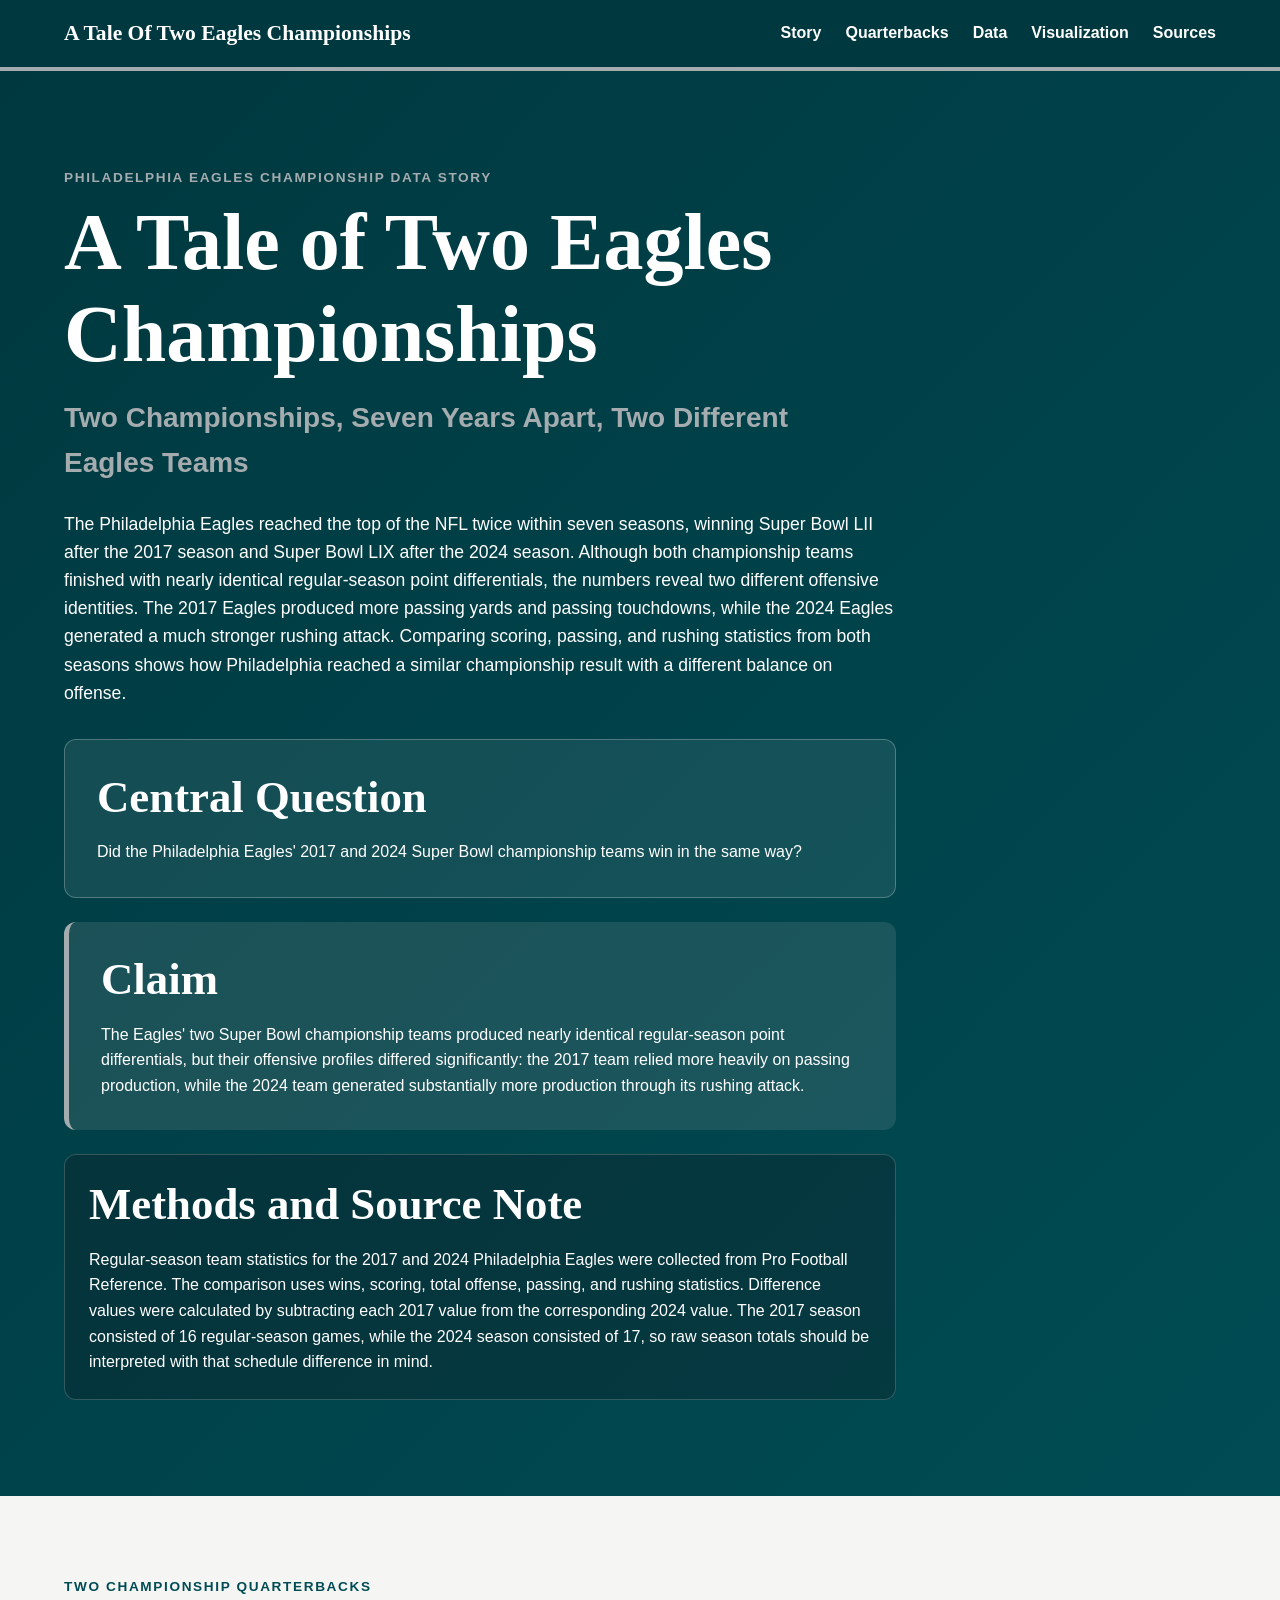
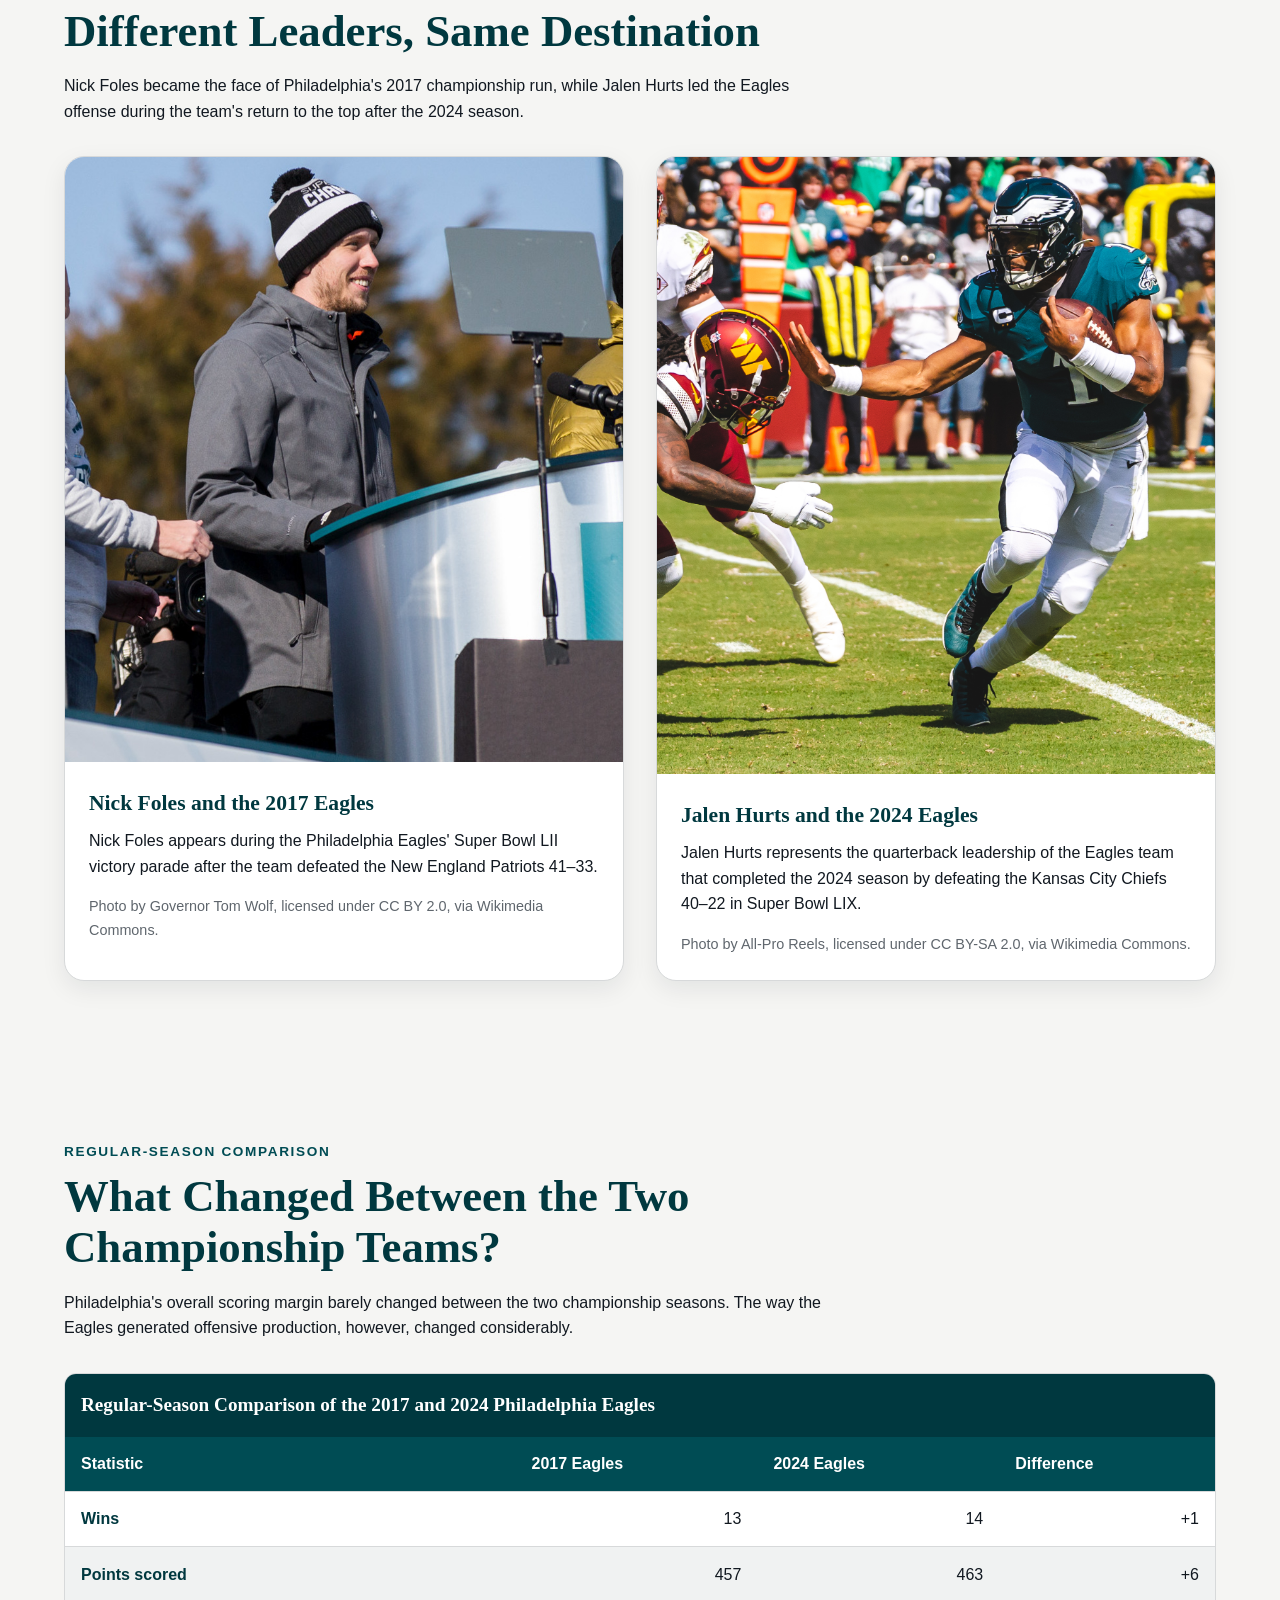
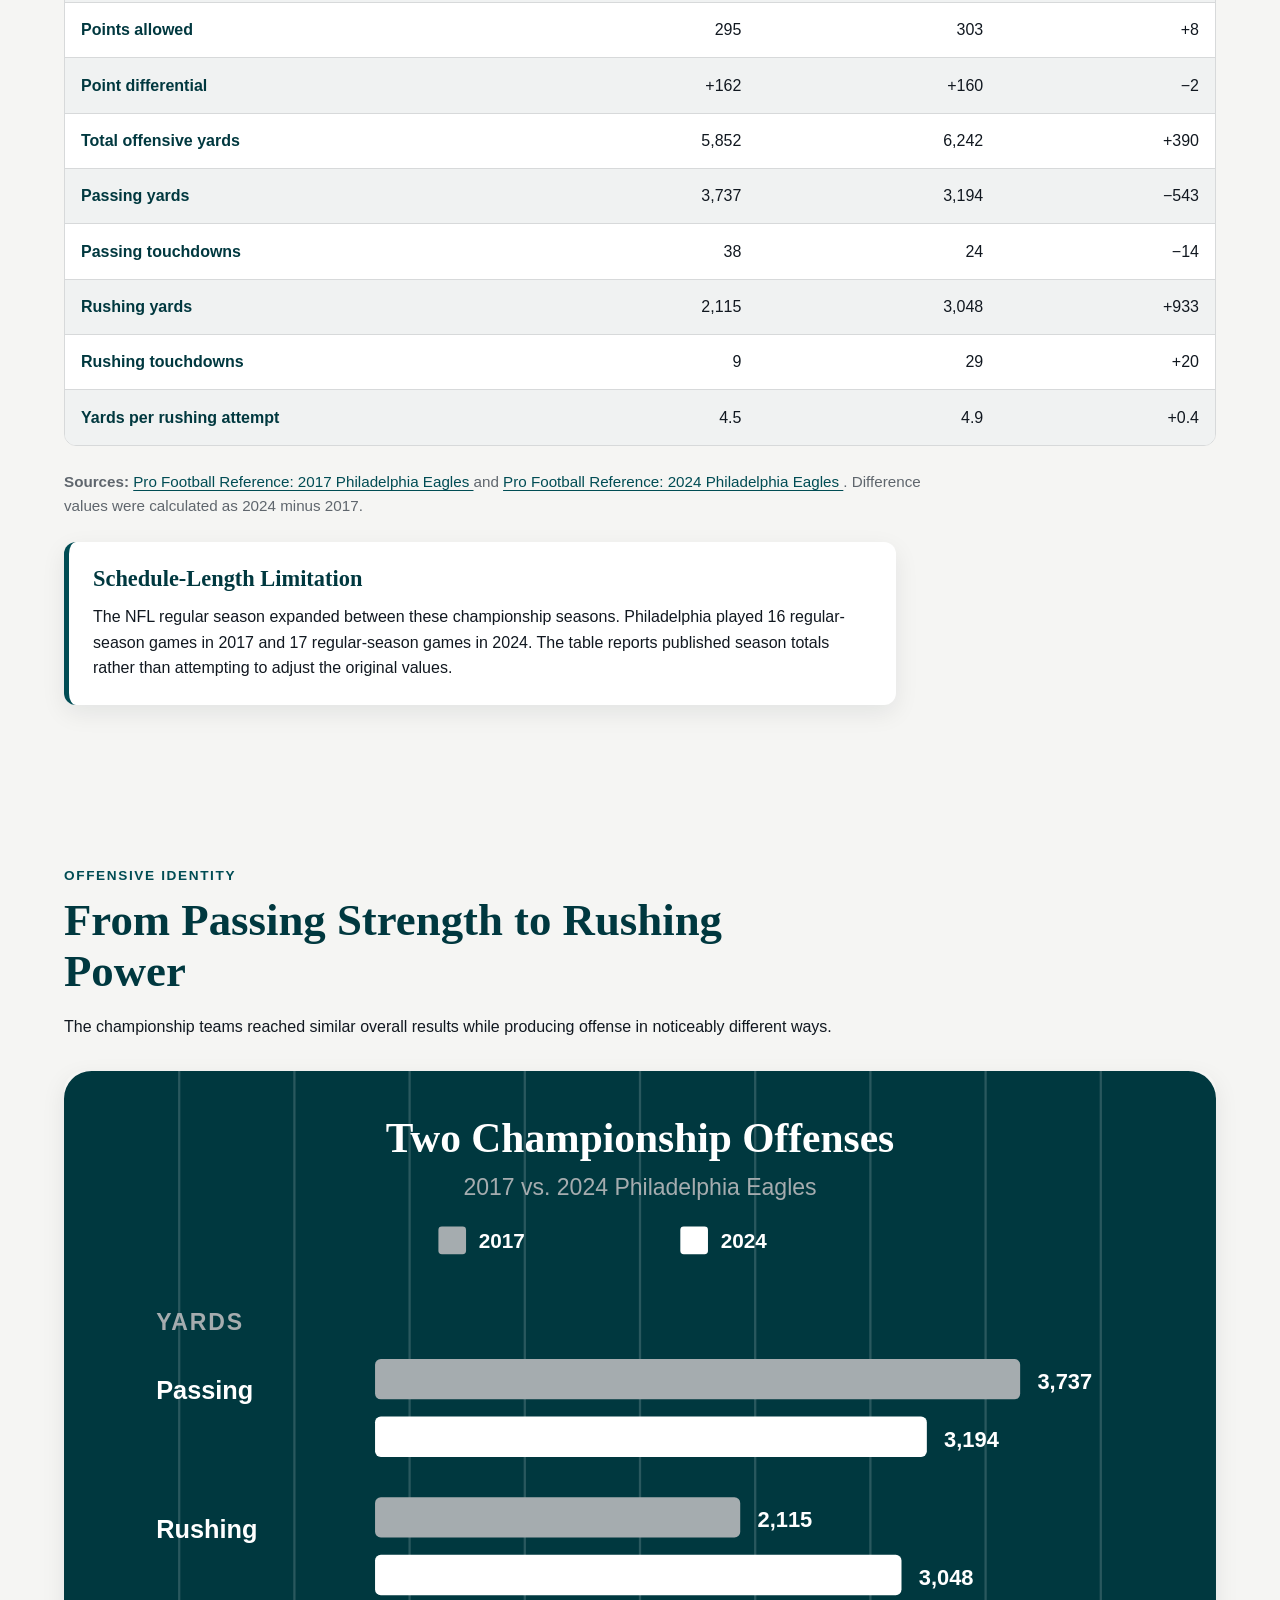
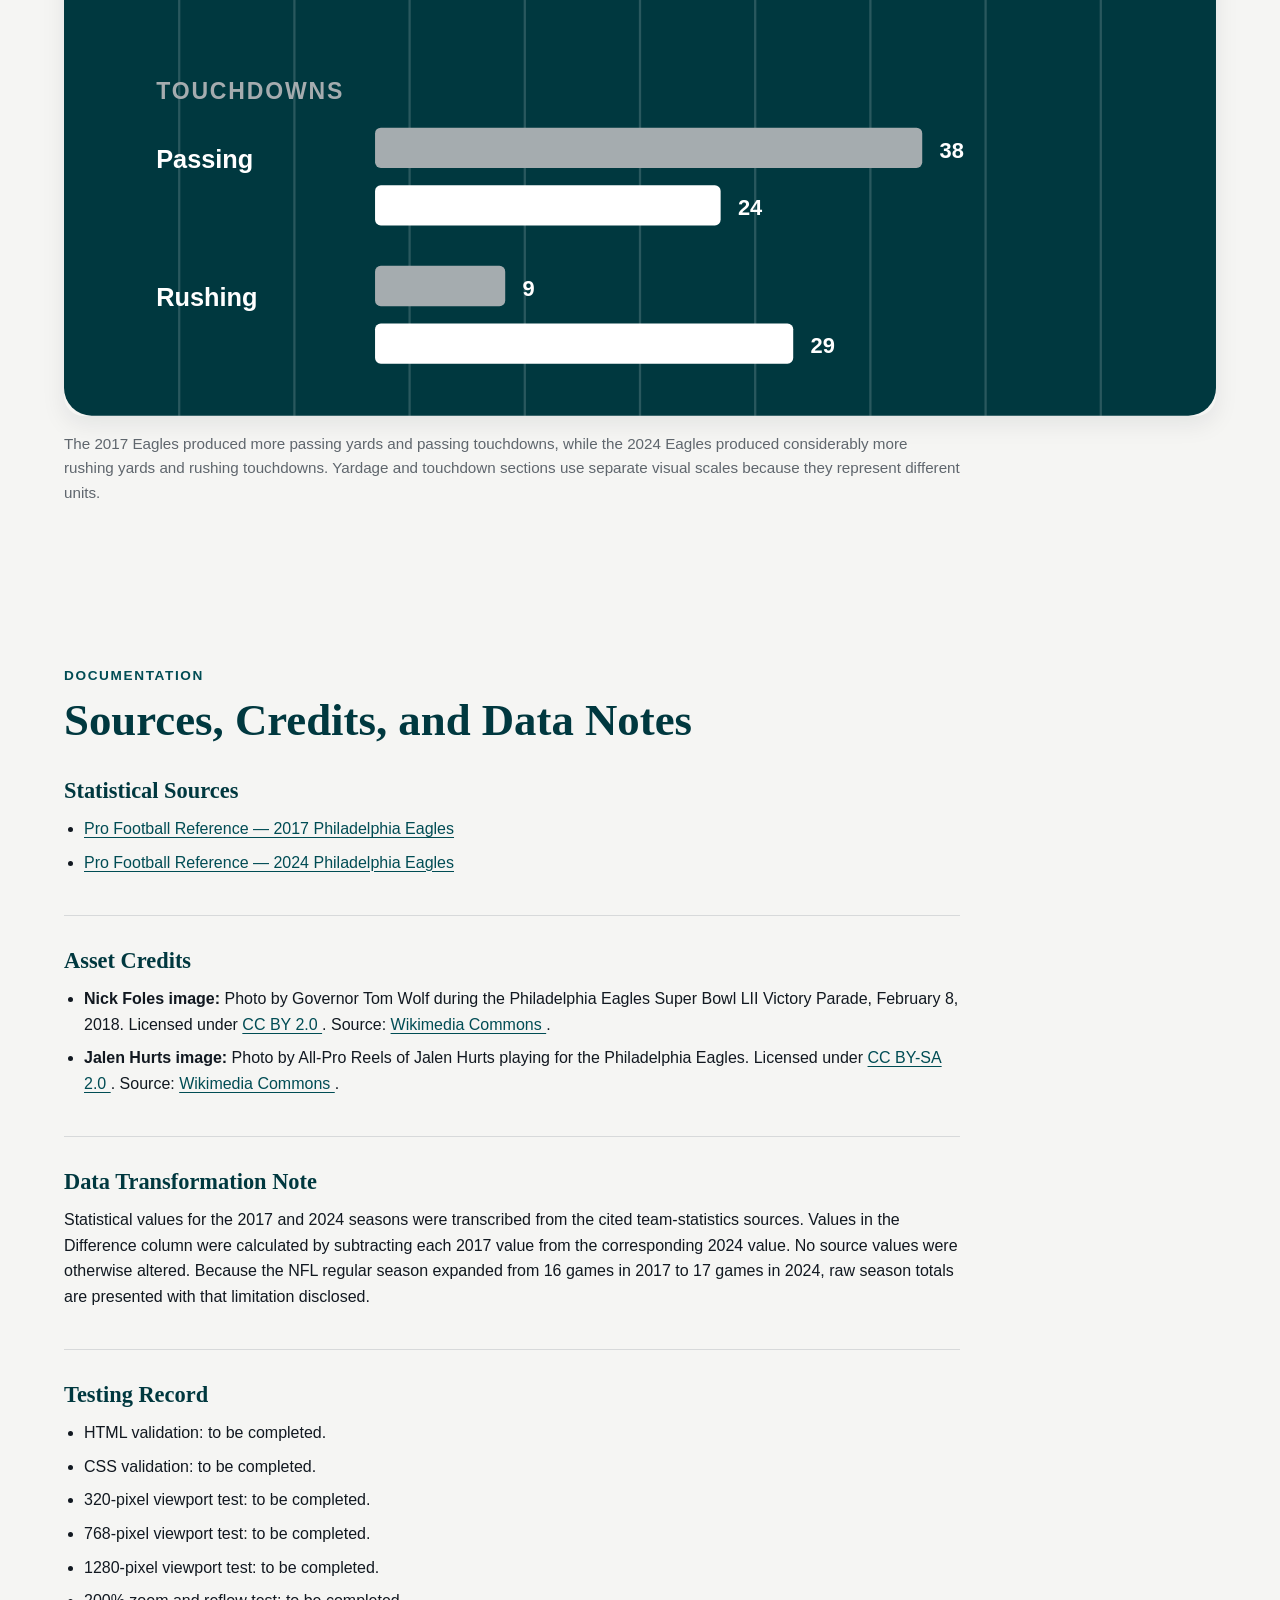
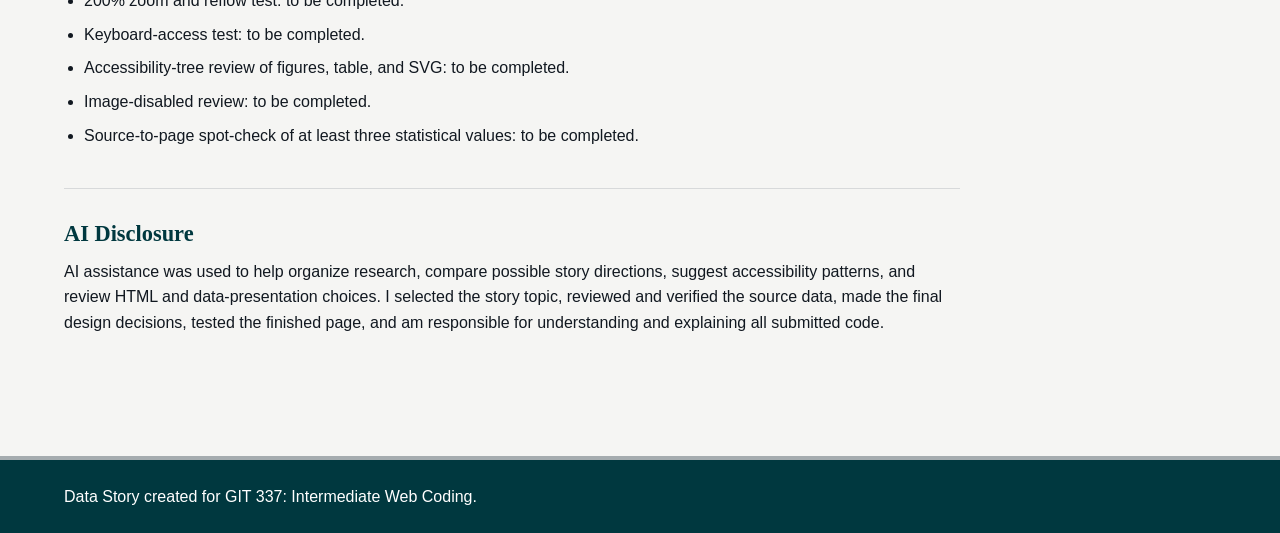
==== index.html @ 664416d9 "Initial commit" ====
<!doctype html>
<html lang="en">
  <head>
    <meta charset="utf-8">
    <meta name="viewport" content="width=device-width, initial-scale=1.0">

    <title>A Tale of Two Eagles Championships</title>

    <meta
      name="description"
      content="A data story comparing the 2017 and 2024 Philadelphia Eagles Super Bowl championship teams."
    >

    <link rel="stylesheet" href="css/styles.css">
  </head>

  <body>
    <header class="site-header">
      <div class="header-inner">
        <a class="site-name" href="#top">A Tale Of Two Eagles Championships</a>

        <nav aria-label="Primary navigation">
          <ul class="nav-list">
            <li>
              <a href="#story">Story</a>
            </li>

            <li>
              <a href="#championships">Quarterbacks</a>
            </li>

            <li>
              <a href="#data">Data</a>
            </li>

            <li>
              <a href="#visualization">Visualization</a>
            </li>

            <li>
              <a href="#sources">Sources</a>
            </li>
          </ul>
        </nav>
      </div>
    </header>

    <main id="top">
      <!-- =========================================================
           D1: STORY FRAME
           ========================================================= -->

      <section class="story-hero" id="story">
        <div class="story-container">
          <p class="eyebrow">Philadelphia Eagles Championship Data Story</p>

          <h1>A Tale of Two Eagles Championships</h1>

          <p class="subtitle">
            Two Championships, Seven Years Apart, Two Different Eagles Teams
          </p>

          <p class="lede">
            The Philadelphia Eagles reached the top of the NFL twice within
            seven seasons, winning Super Bowl LII after the 2017 season and
            Super Bowl LIX after the 2024 season. Although both championship
            teams finished with nearly identical regular-season point
            differentials, the numbers reveal two different offensive
            identities. The 2017 Eagles produced more passing yards and passing
            touchdowns, while the 2024 Eagles generated a much stronger rushing
            attack. Comparing scoring, passing, and rushing statistics from both
            seasons shows how Philadelphia reached a similar championship result
            with a different balance on offense.
          </p>

          <div class="story-question">
            <h2>Central Question</h2>

            <p>
              Did the Philadelphia Eagles' 2017 and 2024 Super Bowl
              championship teams win in the same way?
            </p>
          </div>

          <div class="story-claim">
            <h2>Claim</h2>

            <p>
              The Eagles' two Super Bowl championship teams produced nearly
              identical regular-season point differentials, but their offensive
              profiles differed significantly: the 2017 team relied more
              heavily on passing production, while the 2024 team generated
              substantially more production through its rushing attack.
            </p>
          </div>

          <aside class="data-note">
            <h2>Methods and Source Note</h2>

            <p>
              Regular-season team statistics for the 2017 and 2024 Philadelphia
              Eagles were collected from Pro Football Reference. The comparison
              uses wins, scoring, total offense, passing, and rushing
              statistics. Difference values were calculated by subtracting each
              2017 value from the corresponding 2024 value. The 2017 season
              consisted of 16 regular-season games, while the 2024 season
              consisted of 17, so raw season totals should be interpreted with
              that schedule difference in mind.
            </p>
          </aside>
        </div>
      </section>

      <!-- =========================================================
           D2: EDITORIAL FIGURES
           ========================================================= -->

      <section class="content-section" id="championships">
        <div class="story-container">
          <header class="section-heading">
            <p class="eyebrow">Two Championship Quarterbacks</p>

            <h2>Different Leaders, Same Destination</h2>

            <p>
              Nick Foles became the face of Philadelphia's 2017 championship
              run, while Jalen Hurts led the Eagles offense during the team's
              return to the top after the 2024 season.
            </p>
          </header>

          <div class="figure-grid">
            <!-- Nick Foles Figure -->

            <figure class="editorial-figure">
                <img
                    src="images/nick-foles-2017.jpg"
                    width="852"
                    height="923"
                    alt="Nick Foles stands during the Philadelphia Eagles Super Bowl LII victory parade."
                >

                <figcaption>
                    <p class="figure-title">
                    Nick Foles and the 2017 Eagles
                    </p>

                    <p>
                    Nick Foles appears during the Philadelphia Eagles' Super Bowl LII
                    victory parade after the team defeated the New England Patriots 41–33.
                    </p>

                    <p class="figure-credit">
                    Photo by Governor Tom Wolf, licensed under CC BY 2.0,
                    via Wikimedia Commons.
                    </p>
                </figcaption>
            </figure>

            <!-- Jalen Hurts Figure -->

            <figure class="editorial-figure">
                <img
                    src="images/jalen-hurts-eagles.jpg"
                    width="1576"
                    height="1741"
                    alt="Jalen Hurts carries the football while playing quarterback for the Philadelphia Eagles."
                >

                <figcaption>
                    <p class="figure-title">
                    Jalen Hurts and the 2024 Eagles
                    </p>

                    <p>
                    Jalen Hurts represents the quarterback leadership of the Eagles team
                    that completed the 2024 season by defeating the Kansas City Chiefs
                    40–22 in Super Bowl LIX.
                    </p>

                    <p class="figure-credit">
                    Photo by All-Pro Reels, licensed under CC BY-SA 2.0,
                    via Wikimedia Commons.
                    </p>
                </figcaption>
            </figure>
          </div>
        </div>
      </section>

      <!-- =========================================================
           D3: ACCESSIBLE DATA TABLE
           ========================================================= -->

      <section class="content-section" id="data">
        <div class="story-container">
          <header class="section-heading">
            <p class="eyebrow">Regular-Season Comparison</p>

            <h2>What Changed Between the Two Championship Teams?</h2>

            <p>
              Philadelphia's overall scoring margin barely changed between the
              two championship seasons. The way the Eagles generated offensive
              production, however, changed considerably.
            </p>
          </header>

          <div
            class="table-wrapper"
            role="region"
            aria-labelledby="comparison-caption"
            tabindex="0"
          >
            <table>
              <caption id="comparison-caption">
                Regular-Season Comparison of the 2017 and 2024 Philadelphia
                Eagles
              </caption>

              <thead>
                <tr>
                  <th scope="col">Statistic</th>
                  <th scope="col">2017 Eagles</th>
                  <th scope="col">2024 Eagles</th>
                  <th scope="col">Difference</th>
                </tr>
              </thead>

              <tbody>
                <tr>
                  <th scope="row">Wins</th>
                  <td class="numeric">13</td>
                  <td class="numeric">14</td>
                  <td class="numeric">+1</td>
                </tr>

                <tr>
                  <th scope="row">Points scored</th>
                  <td class="numeric">457</td>
                  <td class="numeric">463</td>
                  <td class="numeric">+6</td>
                </tr>

                <tr>
                  <th scope="row">Points allowed</th>
                  <td class="numeric">295</td>
                  <td class="numeric">303</td>
                  <td class="numeric">+8</td>
                </tr>

                <tr>
                  <th scope="row">Point differential</th>
                  <td class="numeric">+162</td>
                  <td class="numeric">+160</td>
                  <td class="numeric">−2</td>
                </tr>

                <tr>
                  <th scope="row">Total offensive yards</th>
                  <td class="numeric">5,852</td>
                  <td class="numeric">6,242</td>
                  <td class="numeric">+390</td>
                </tr>

                <tr>
                  <th scope="row">Passing yards</th>
                  <td class="numeric">3,737</td>
                  <td class="numeric">3,194</td>
                  <td class="numeric">−543</td>
                </tr>

                <tr>
                  <th scope="row">Passing touchdowns</th>
                  <td class="numeric">38</td>
                  <td class="numeric">24</td>
                  <td class="numeric">−14</td>
                </tr>

                <tr>
                  <th scope="row">Rushing yards</th>
                  <td class="numeric">2,115</td>
                  <td class="numeric">3,048</td>
                  <td class="numeric">+933</td>
                </tr>

                <tr>
                  <th scope="row">Rushing touchdowns</th>
                  <td class="numeric">9</td>
                  <td class="numeric">29</td>
                  <td class="numeric">+20</td>
                </tr>

                <tr>
                  <th scope="row">Yards per rushing attempt</th>
                  <td class="numeric">4.5</td>
                  <td class="numeric">4.9</td>
                  <td class="numeric">+0.4</td>
                </tr>
              </tbody>
            </table>
          </div>

          <p class="source-note">
            <strong>Sources:</strong>
            <a
              href="https://www.pro-football-reference.com/teams/phi/2017.htm"
            >
              Pro Football Reference: 2017 Philadelphia Eagles
            </a>
            and
            <a
              href="https://www.pro-football-reference.com/teams/phi/2024.htm"
            >
              Pro Football Reference: 2024 Philadelphia Eagles
            </a>.
            Difference values were calculated as 2024 minus 2017.
          </p>

          <aside class="data-note">
            <h3>Schedule-Length Limitation</h3>

            <p>
              The NFL regular season expanded between these championship
              seasons. Philadelphia played 16 regular-season games in 2017 and
              17 regular-season games in 2024. The table reports published
              season totals rather than attempting to adjust the original
              values.
            </p>
          </aside>
        </div>
      </section>

      <!-- =========================================================
           D4: RESPONSIVE SVG
           ========================================================= -->

      <section class="content-section" id="visualization">
        <div class="story-container">
          <header class="section-heading">
            <p class="eyebrow">Offensive Identity</p>

            <h2>From Passing Strength to Rushing Power</h2>

            <p>
              The championship teams reached similar overall results while
              producing offense in noticeably different ways.
            </p>
          </header>

          <figure class="chart-figure">
            <svg
              class="comparison-chart"
              viewBox="0 0 1000 820"
              role="img"
              aria-labelledby="chart-title chart-desc"
              xmlns="http://www.w3.org/2000/svg"
            >
              <title id="chart-title">
                2017 and 2024 Philadelphia Eagles offensive comparison
              </title>

              <desc id="chart-desc">
                The 2017 Eagles produced more passing yards and passing
                touchdowns, while the 2024 Eagles produced substantially more
                rushing yards and rushing touchdowns.
              </desc>

              <!-- Football-field background -->
              <rect
                class="chart-field"
                x="0"
                y="0"
                width="1000"
                height="820"
                rx="24"
              />

              <!-- Yard lines -->
              <g class="yard-lines" aria-hidden="true">
                <line x1="100" y1="0" x2="100" y2="820" />
                <line x1="200" y1="0" x2="200" y2="820" />
                <line x1="300" y1="0" x2="300" y2="820" />
                <line x1="400" y1="0" x2="400" y2="820" />
                <line x1="500" y1="0" x2="500" y2="820" />
                <line x1="600" y1="0" x2="600" y2="820" />
                <line x1="700" y1="0" x2="700" y2="820" />
                <line x1="800" y1="0" x2="800" y2="820" />
                <line x1="900" y1="0" x2="900" y2="820" />
              </g>

              <!-- Chart heading -->
              <text
                class="chart-heading"
                x="500"
                y="70"
                text-anchor="middle"
              >
                Two Championship Offenses
              </text>

              <text
                class="chart-subheading"
                x="500"
                y="108"
                text-anchor="middle"
              >
                2017 vs. 2024 Philadelphia Eagles
              </text>

              <!-- Legend -->
              <g class="chart-legend" aria-hidden="true">
                <rect
                  class="bar-2017"
                  x="325"
                  y="135"
                  width="24"
                  height="24"
                  rx="3"
                />

                <text x="360" y="154">
                  2017
                </text>

                <rect
                  class="bar-2024"
                  x="535"
                  y="135"
                  width="24"
                  height="24"
                  rx="3"
                />

                <text x="570" y="154">
                  2024
                </text>
              </g>

              <!-- YARDS -->
              <text
                class="chart-section-title"
                x="80"
                y="225"
              >
                YARDS
              </text>

              <!-- Passing yards -->
              <text
                class="chart-label"
                x="80"
                y="285"
              >
                Passing
              </text>

              <rect
                class="bar-2017"
                x="270"
                y="250"
                width="560"
                height="35"
                rx="5"
              />

              <text
                class="chart-value"
                x="845"
                y="276"
              >
                3,737
              </text>

              <rect
                class="bar-2024"
                x="270"
                y="300"
                width="479"
                height="35"
                rx="5"
              />

              <text
                class="chart-value"
                x="764"
                y="326"
              >
                3,194
              </text>

              <!-- Rushing yards -->
              <text
                class="chart-label"
                x="80"
                y="405"
              >
                Rushing
              </text>

              <rect
                class="bar-2017"
                x="270"
                y="370"
                width="317"
                height="35"
                rx="5"
              />

              <text
                class="chart-value"
                x="602"
                y="396"
              >
                2,115
              </text>

              <rect
                class="bar-2024"
                x="270"
                y="420"
                width="457"
                height="35"
                rx="5"
              />

              <text
                class="chart-value"
                x="742"
                y="446"
              >
                3,048
              </text>

              <!-- TOUCHDOWNS -->
              <text
                class="chart-section-title"
                x="80"
                y="545"
              >
                TOUCHDOWNS
              </text>

              <!-- Passing TD -->
              <text
                class="chart-label"
                x="80"
                y="605"
              >
                Passing
              </text>

              <rect
                class="bar-2017"
                x="270"
                y="570"
                width="475"
                height="35"
                rx="5"
              />

              <text
                class="chart-value"
                x="760"
                y="596"
              >
                38
              </text>

              <rect
                class="bar-2024"
                x="270"
                y="620"
                width="300"
                height="35"
                rx="5"
              />

              <text
                class="chart-value"
                x="585"
                y="646"
              >
                24
              </text>

              <!-- Rushing TD -->
              <text
                class="chart-label"
                x="80"
                y="725"
              >
                Rushing
              </text>

              <rect
                class="bar-2017"
                x="270"
                y="690"
                width="113"
                height="35"
                rx="5"
              />

              <text
                class="chart-value"
                x="398"
                y="716"
              >
                9
              </text>

              <rect
                class="bar-2024"
                x="270"
                y="740"
                width="363"
                height="35"
                rx="5"
              />

              <text
                class="chart-value"
                x="648"
                y="766"
              >
                29
              </text>
            </svg>

            <figcaption>
              The 2017 Eagles produced more passing yards and passing
              touchdowns, while the 2024 Eagles produced considerably more
              rushing yards and rushing touchdowns. Yardage and touchdown
              sections use separate visual scales because they represent
              different units.
            </figcaption>
          </figure>
        </div>
      </section>

      <!-- =========================================================
           D6: SOURCES AND DOCUMENTATION
           ========================================================= -->

      <section class="content-section" id="sources">
        <div class="story-container">
          <header class="section-heading">
            <p class="eyebrow">Documentation</p>

            <h2>Sources, Credits, and Data Notes</h2>
          </header>

          <section class="documentation-block">
            <h3>Statistical Sources</h3>

            <ul>
              <li>
                <a
                  href="https://www.pro-football-reference.com/teams/phi/2017.htm"
                >
                  Pro Football Reference — 2017 Philadelphia Eagles
                </a>
              </li>

              <li>
                <a
                  href="https://www.pro-football-reference.com/teams/phi/2024.htm"
                >
                  Pro Football Reference — 2024 Philadelphia Eagles
                </a>
              </li>
            </ul>
          </section>

          <section class="documentation-block">
             <h3>Asset Credits</h3>

                    <ul>
                        <li>
                        <strong>Nick Foles image:</strong>
                        Photo by Governor Tom Wolf during the Philadelphia Eagles
                        Super Bowl LII Victory Parade, February 8, 2018.
                        Licensed under
                        <a href="https://creativecommons.org/licenses/by/2.0/">
                            CC BY 2.0
                        </a>.
                        Source:
                        <a
                            href="https://commons.wikimedia.org/wiki/File:Nick_Foles_Philadelphia_Eagles_Super_Bowl_LII_Victory_Parade_(40140602902).jpg"
                        >
                            Wikimedia Commons
                        </a>.
                        </li>

                        <li>
                        <strong>Jalen Hurts image:</strong>
                        Photo by All-Pro Reels of Jalen Hurts playing for the
                        Philadelphia Eagles. Licensed under
                        <a href="https://creativecommons.org/licenses/by-sa/2.0/">
                            CC BY-SA 2.0
                        </a>.
                        Source:
                        <a
                            href="https://commons.wikimedia.org/wiki/File:Jalen_Hurts_2022_Eagles_(cropped).jpg"
                        >
                            Wikimedia Commons
                        </a>.
                        </li>
                    </ul>
            </section>

          <section class="documentation-block">
            <h3>Data Transformation Note</h3>

            <p>
              Statistical values for the 2017 and 2024 seasons were transcribed
              from the cited team-statistics sources. Values in the Difference
              column were calculated by subtracting each 2017 value from the
              corresponding 2024 value. No source values were otherwise altered.
              Because the NFL regular season expanded from 16 games in 2017 to
              17 games in 2024, raw season totals are presented with that
              limitation disclosed.
            </p>
          </section>

          <section class="documentation-block">
            <h3>Testing Record</h3>

            <ul>
              <li>
                HTML validation: to be completed.
              </li>

              <li>
                CSS validation: to be completed.
              </li>

              <li>
                320-pixel viewport test: to be completed.
              </li>

              <li>
                768-pixel viewport test: to be completed.
              </li>

              <li>
                1280-pixel viewport test: to be completed.
              </li>

              <li>
                200% zoom and reflow test: to be completed.
              </li>

              <li>
                Keyboard-access test: to be completed.
              </li>

              <li>
                Accessibility-tree review of figures, table, and SVG:
                to be completed.
              </li>

              <li>
                Image-disabled review: to be completed.
              </li>

              <li>
                Source-to-page spot-check of at least three statistical values:
                to be completed.
              </li>
            </ul>
          </section>

          <section class="documentation-block">
            <h3>AI Disclosure</h3>

            <p>
              AI assistance was used to help organize research, compare possible
              story directions, suggest accessibility patterns, and review HTML
              and data-presentation choices. I selected the story topic,
              reviewed and verified the source data, made the final design
              decisions, tested the finished page, and am responsible for
              understanding and explaining all submitted code.
            </p>
          </section>
        </div>
      </section>
    </main>

    <footer class="site-footer">
      <div class="story-container">
        <p>
          Data Story created for GIT 337: Intermediate Web Coding.
        </p>
      </div>
    </footer>
  </body>
</html>
---- css/styles.css ----
/* =========================================================
   BASE TOKENS
   ========================================================= */

:root {
  --color-background: #f5f5f3;
  --color-surface: #ffffff;
  --color-text: #111820;
  --color-muted: #5f666d;

  --color-green: #004c54;
  --color-green-dark: #00383f;
  --color-silver: #a5acaf;
  --color-border: #d7d9da;
  --color-white: #ffffff;

  --color-link: #004c54;
  --color-link-hover: #00383f;

  --font-body:
    "Source Sans 3",
    "Segoe UI",
    Arial,
    sans-serif;

  --font-display:
    "Playfair Display",
    Georgia,
    serif;

  --font-size-base: 1rem;
  --line-height-body: 1.6;

  --space-1: 0.25rem;
  --space-2: 0.5rem;
  --space-3: 0.75rem;
  --space-4: 1rem;
  --space-5: 1.5rem;
  --space-6: 2rem;
  --space-7: 3rem;
  --space-8: 4rem;

  --radius-small: 0.35rem;
  --radius-medium: 0.75rem;
  --radius-large: 1.25rem;

  --shadow-soft: 0 0.5rem 1.5rem rgb(17 24 32 / 0.08);

  --content-width: 72rem;
}


/* =========================================================
   RESET / GLOBAL
   ========================================================= */

*,
*::before,
*::after {
  box-sizing: border-box;
}

html {
  scroll-behavior: smooth;
}

body {
  margin: 0;
  background: var(--color-background);
  color: var(--color-text);
  font-family: var(--font-body);
  font-size: var(--font-size-base);
  line-height: var(--line-height-body);
}

img,
svg {
  display: block;
  max-width: 100%;
}

img {
  height: auto;
}

a {
  color: var(--color-link);
  text-underline-offset: 0.2em;
}

a:hover {
  color: var(--color-link-hover);
}

a:focus-visible,
button:focus-visible,
[tabindex]:focus-visible {
  outline: 0.2rem solid var(--color-green);
  outline-offset: 0.2rem;
}

p,
ul {
  margin-top: 0;
}

h1,
h2,
h3 {
  color: var(--color-green-dark);
  font-family: var(--font-display);
  line-height: 1.15;
}

h1 {
  margin: 0 0 var(--space-4);
  font-size: clamp(2.4rem, 7vw, 5rem);
}

h2 {
  margin: 0 0 var(--space-4);
  font-size: clamp(1.8rem, 4vw, 2.8rem);
}

h3 {
  margin: 0 0 var(--space-3);
  font-size: 1.4rem;
}

code {
  font-family: Consolas, "Courier New", monospace;
}


/* =========================================================
   SHARED LAYOUT
   ========================================================= */

.story-container {
  width: min(100% - 2rem, var(--content-width));
  margin-inline: auto;
}

.content-section {
  padding-block: var(--space-8);
}

.section-heading {
  max-width: 48rem;
  margin-bottom: var(--space-6);
}

.section-heading p:last-child {
  margin-bottom: 0;
}

.eyebrow {
  margin-bottom: var(--space-2);
  color: var(--color-green);
  font-size: 0.85rem;
  font-weight: 700;
  letter-spacing: 0.12em;
  text-transform: uppercase;
}


/* =========================================================
   SITE HEADER
   ========================================================= */

.site-header {
  background: var(--color-green-dark);
  color: var(--color-white);
  border-bottom: 0.25rem solid var(--color-silver);
}

.header-inner {
  width: min(100% - 2rem, var(--content-width));
  margin-inline: auto;
  padding-block: var(--space-4);
}

.site-name {
  display: inline-block;
  margin-bottom: var(--space-3);
  color: var(--color-white);
  font-family: var(--font-display);
  font-size: 1.35rem;
  font-weight: 700;
  text-decoration: none;
}

.site-name:hover {
  color: var(--color-silver);
}

.nav-list {
  display: flex;
  flex-wrap: wrap;
  gap: var(--space-3) var(--space-5);
  margin: 0;
  padding: 0;
  list-style: none;
}

.nav-list a {
  color: var(--color-white);
  font-weight: 600;
  text-decoration: none;
}

.nav-list a:hover {
  color: var(--color-silver);
  text-decoration: underline;
}


/* =========================================================
   STORY HERO
   ========================================================= */

.story-hero {
  background:
    linear-gradient(
      135deg,
      var(--color-green-dark),
      var(--color-green)
    );
  color: var(--color-white);
  padding-block: var(--space-8);
}

.story-hero h1,
.story-hero h2 {
  color: var(--color-white);
}

.story-hero .eyebrow {
  color: var(--color-silver);
}

.story-hero .subtitle {
  max-width: 50rem;
  margin-bottom: var(--space-5);
  color: var(--color-silver);
  font-size: clamp(1.2rem, 3vw, 1.75rem);
  font-weight: 600;
}

.lede {
  max-width: 52rem;
  margin-bottom: var(--space-6);
  font-size: 1.1rem;
}

.story-question,
.story-claim,
.data-note {
  max-width: 52rem;
  margin-top: var(--space-5);
  padding: var(--space-5);
  border-radius: var(--radius-medium);
}

.story-question {
  background: rgb(255 255 255 / 0.08);
  border: 1px solid rgb(255 255 255 / 0.25);
}

.story-claim {
  background: rgb(165 172 175 / 0.16);
  border-left: 0.35rem solid var(--color-silver);
}

.story-hero .data-note {
  background: rgb(17 24 32 / 0.3);
  border: 1px solid rgb(255 255 255 / 0.18);
}

.story-question p,
.story-claim p,
.story-hero .data-note p {
  margin-bottom: 0;
}


/* =========================================================
   FIGURES
   ========================================================= */

.figure-grid {
  display: grid;
  gap: var(--space-6);
}

.editorial-figure,
.chart-figure {
  margin: 0;
}

.editorial-figure {
  overflow: hidden;
  background: var(--color-surface);
  border: 1px solid var(--color-border);
  border-radius: var(--radius-large);
  box-shadow: var(--shadow-soft);
}

.editorial-figure img {
  width: 100%;
  height: auto;
}

.editorial-figure figcaption {
  padding: var(--space-5);
}

.figure-title {
  margin-bottom: var(--space-2);
  color: var(--color-green-dark);
  font-family: var(--font-display);
  font-size: 1.35rem;
  font-weight: 700;
}

.figure-credit {
  margin-bottom: 0;
  color: var(--color-muted);
  font-size: 0.9rem;
}


/* =========================================================
   DATA TABLE
   ========================================================= */

.table-wrapper {
  width: 100%;
  overflow-x: auto;
  margin-block: var(--space-5);
  border: 1px solid var(--color-border);
  border-radius: var(--radius-medium);
  background: var(--color-surface);
}

.table-wrapper:focus-visible {
  outline: 0.2rem solid var(--color-green);
  outline-offset: 0.2rem;
}

table {
  width: 100%;
  min-width: 42rem;
  border-collapse: collapse;
}

caption {
  padding: var(--space-4);
  background: var(--color-green-dark);
  color: var(--color-white);
  font-family: var(--font-display);
  font-size: 1.2rem;
  font-weight: 700;
  text-align: left;
}

thead {
  background: var(--color-green);
  color: var(--color-white);
}

th,
td {
  padding: 0.9rem 1rem;
  border-bottom: 1px solid var(--color-border);
  text-align: left;
  vertical-align: top;
}

thead th {
  color: var(--color-white);
  font-weight: 700;
}

tbody th {
  color: var(--color-green-dark);
  font-weight: 700;
}

tbody tr:nth-child(even) {
  background: #f0f2f2;
}

tbody tr:last-child th,
tbody tr:last-child td {
  border-bottom: 0;
}

.numeric {
  text-align: right;
  font-variant-numeric: tabular-nums;
}

.source-note {
  max-width: 56rem;
  margin-top: var(--space-4);
  color: var(--color-muted);
  font-size: 0.95rem;
}


/* =========================================================
   GENERAL DATA NOTE
   ========================================================= */

.content-section .data-note {
  background: var(--color-surface);
  border-left: 0.35rem solid var(--color-green);
  box-shadow: var(--shadow-soft);
}

.content-section .data-note p:last-child {
  margin-bottom: 0;
}


/* =========================================================
   SVG CHART
   ========================================================= */

.chart-figure {
  margin-top: var(--space-5);
}

.comparison-chart {
  width: 100%;
  height: auto;
  border-radius: var(--radius-large);
  box-shadow: var(--shadow-soft);
}

.chart-field {
  fill: var(--color-green-dark);
}

.yard-lines {
  stroke: rgb(255 255 255 / 0.16);
  stroke-width: 2;
}

.chart-heading {
  fill: var(--color-white);
  font-family: var(--font-display);
  font-size: 36px;
  font-weight: 700;
}

.chart-subheading {
  fill: var(--color-silver);
  font-family: var(--font-body);
  font-size: 20px;
}

.chart-legend text,
.chart-label,
.chart-value {
  fill: var(--color-white);
  font-family: var(--font-body);
}

.chart-legend text {
  font-size: 18px;
  font-weight: 600;
}

.chart-section-title {
  fill: var(--color-silver);
  font-family: var(--font-body);
  font-size: 20px;
  font-weight: 700;
  letter-spacing: 0.08em;
}

.chart-label {
  font-size: 22px;
  font-weight: 600;
}

.chart-value {
  font-size: 19px;
  font-weight: 700;
}

.bar-2017 {
  fill: var(--color-silver);
}

.bar-2024 {
  fill: #ffffff;
}

.chart-figure figcaption {
  max-width: 56rem;
  margin-top: var(--space-4);
  color: var(--color-muted);
  font-size: 0.95rem;
}


/* =========================================================
   DOCUMENTATION
   ========================================================= */

.documentation-block {
  max-width: 56rem;
  margin-bottom: var(--space-6);
  padding-bottom: var(--space-5);
  border-bottom: 1px solid var(--color-border);
}

.documentation-block:last-child {
  margin-bottom: 0;
  border-bottom: 0;
}

.documentation-block ul {
  padding-left: 1.25rem;
}

.documentation-block li + li {
  margin-top: var(--space-2);
}


/* =========================================================
   FOOTER
   ========================================================= */

.site-footer {
  background: var(--color-green-dark);
  color: var(--color-white);
  border-top: 0.25rem solid var(--color-silver);
}

.site-footer .story-container {
  padding-block: var(--space-5);
}

.site-footer p {
  margin: 0;
}


/* =========================================================
   TABLET AND UP
   ========================================================= */

@media (min-width: 48rem) {
  .header-inner {
    display: flex;
    align-items: center;
    justify-content: space-between;
    gap: var(--space-5);
  }

  .site-name {
    margin-bottom: 0;
  }

  .figure-grid {
    grid-template-columns: repeat(2, minmax(0, 1fr));
  }

  .story-question,
  .story-claim {
    padding: var(--space-6);
  }
}


/* =========================================================
   LARGE SCREENS
   ========================================================= */

@media (min-width: 80rem) {
  .content-section {
    padding-block: 5rem;
  }

  .story-hero {
    padding-block: 6rem;
  }
}


/* =========================================================
   NARROW SCREEN REFINEMENTS
   ========================================================= */

@media (max-width: 36rem) {
  .nav-list {
    gap: var(--space-2) var(--space-4);
  }

  .content-section {
    padding-block: var(--space-7);
  }

  .story-hero {
    padding-block: var(--space-7);
  }

  .story-question,
  .story-claim,
  .data-note {
    padding: var(--space-4);
  }

  caption {
    font-size: 1rem;
  }

  th,
  td {
    padding: 0.75rem;
  }

  .chart-heading {
    font-size: 32px;
  }

  .chart-subheading {
    font-size: 18px;
  }
}


/* =========================================================
   REDUCED MOTION
   ========================================================= */

@media (prefers-reduced-motion: reduce) {
  html {
    scroll-behavior: auto;
  }
}
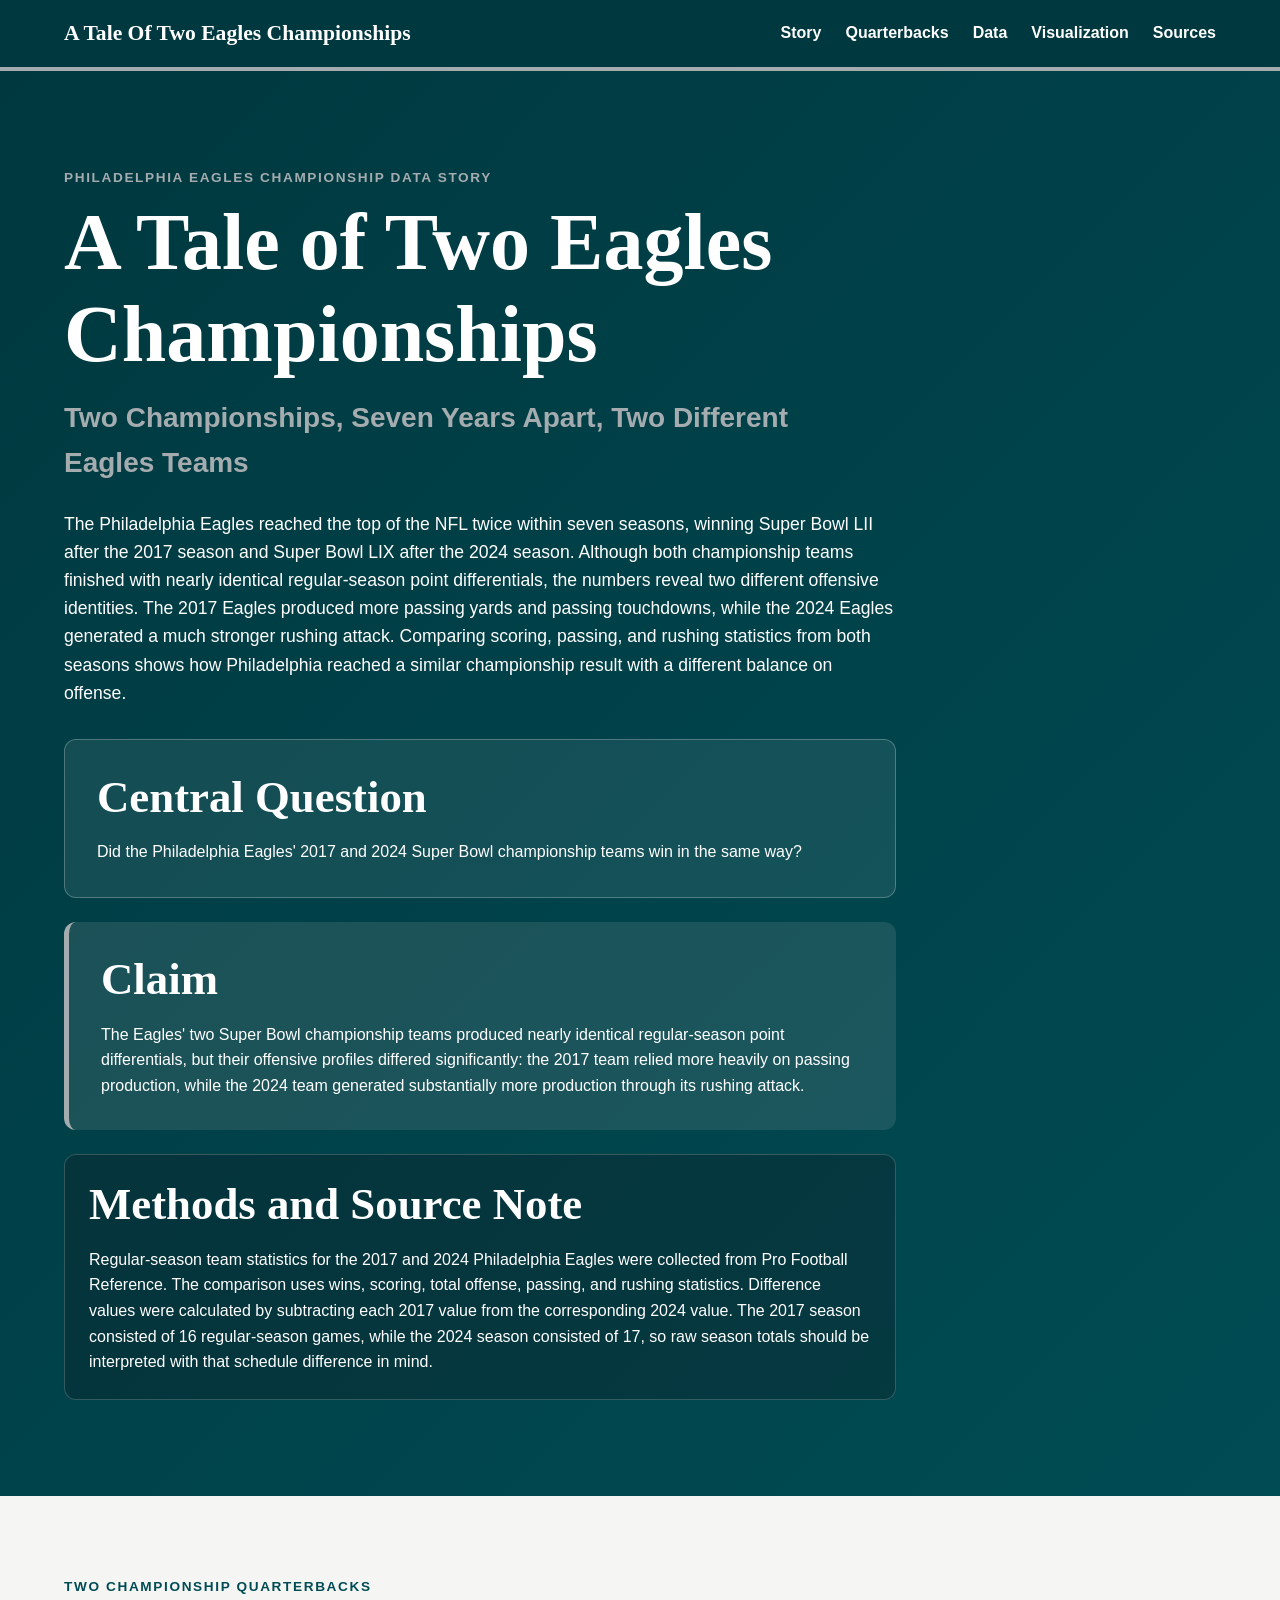
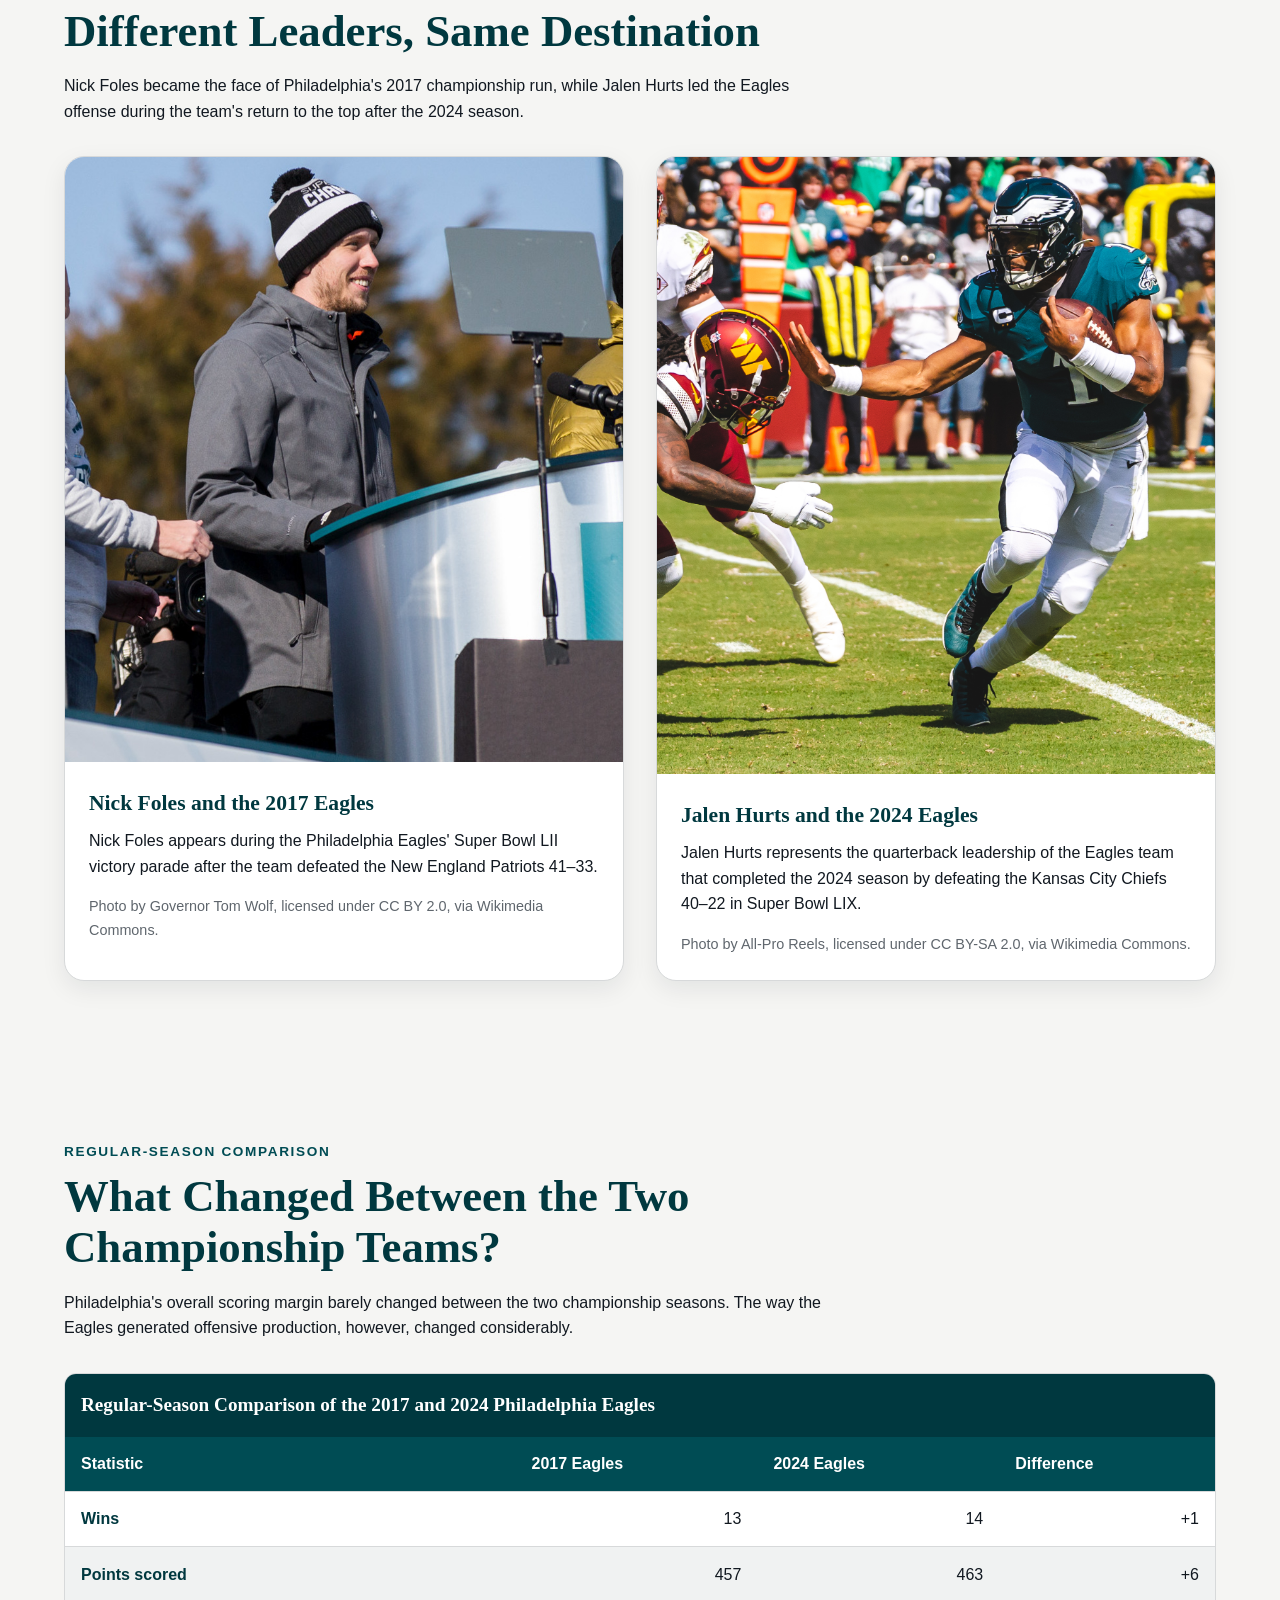
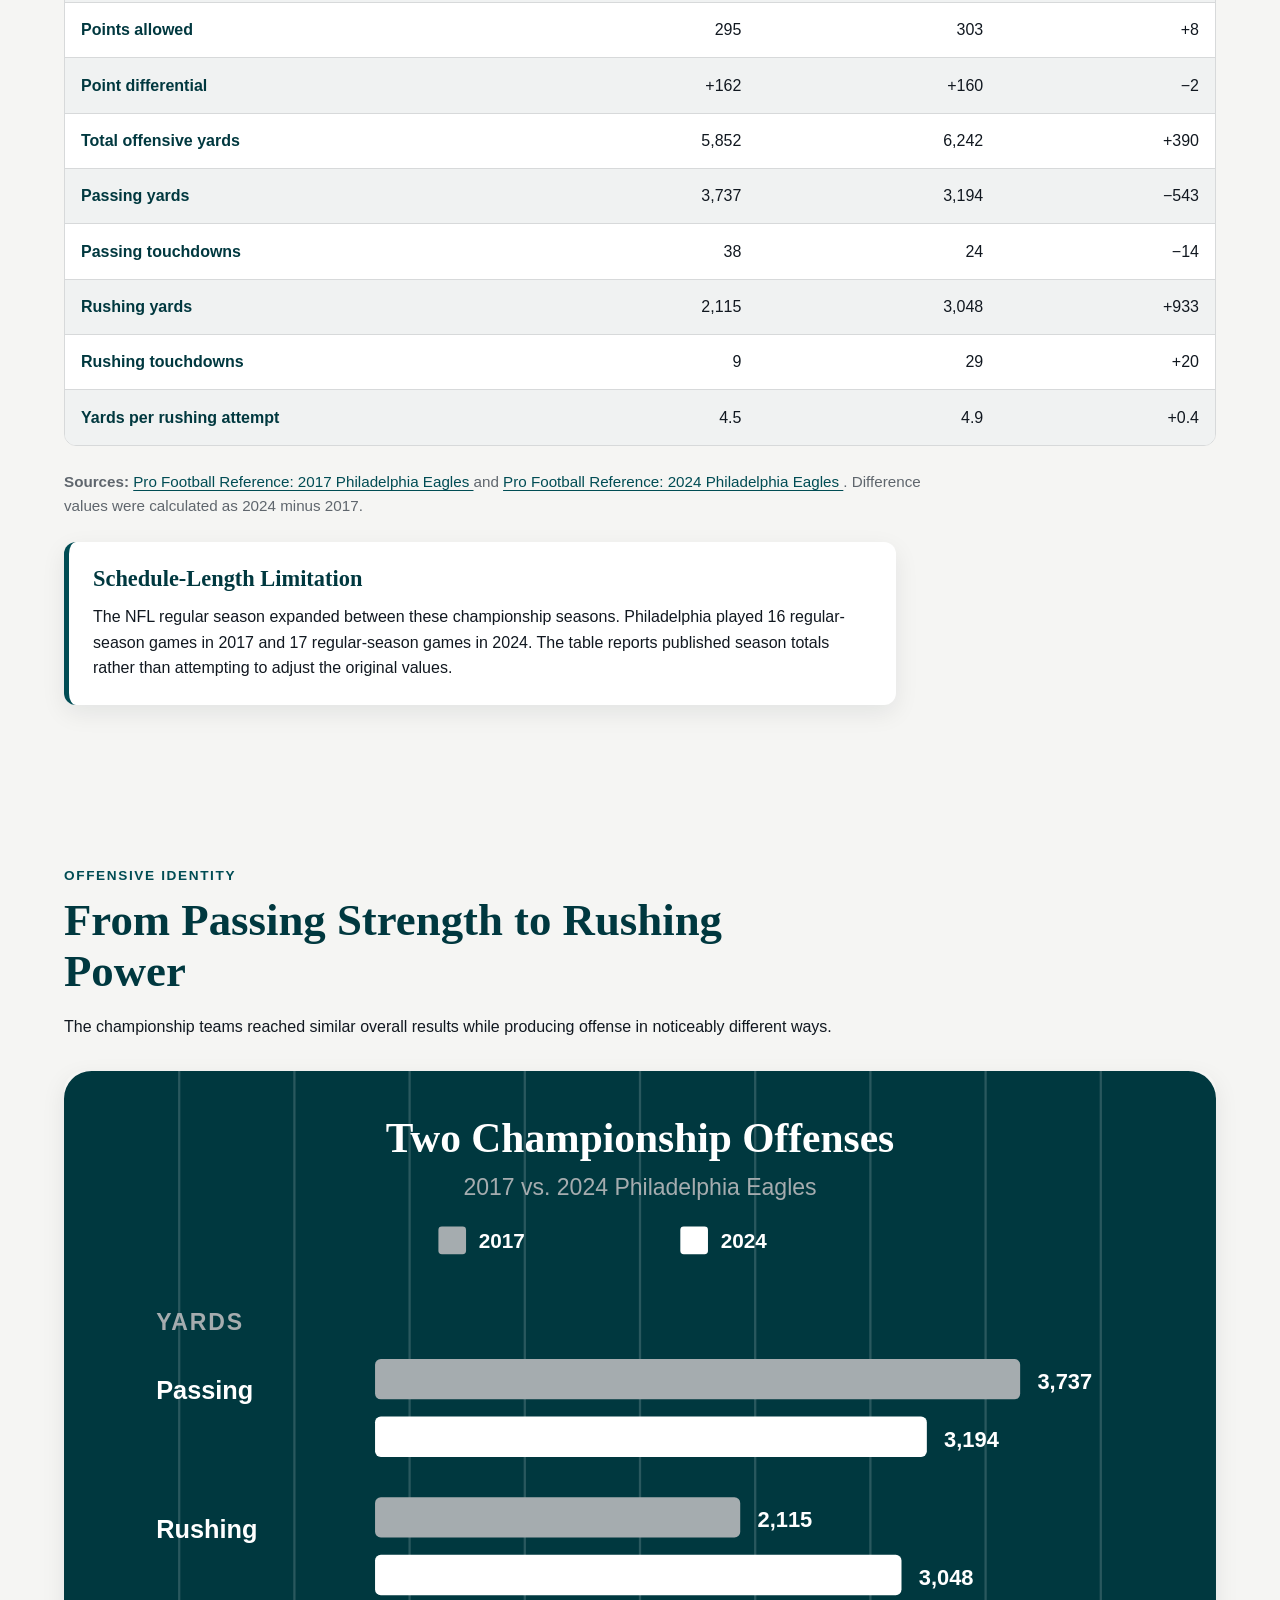
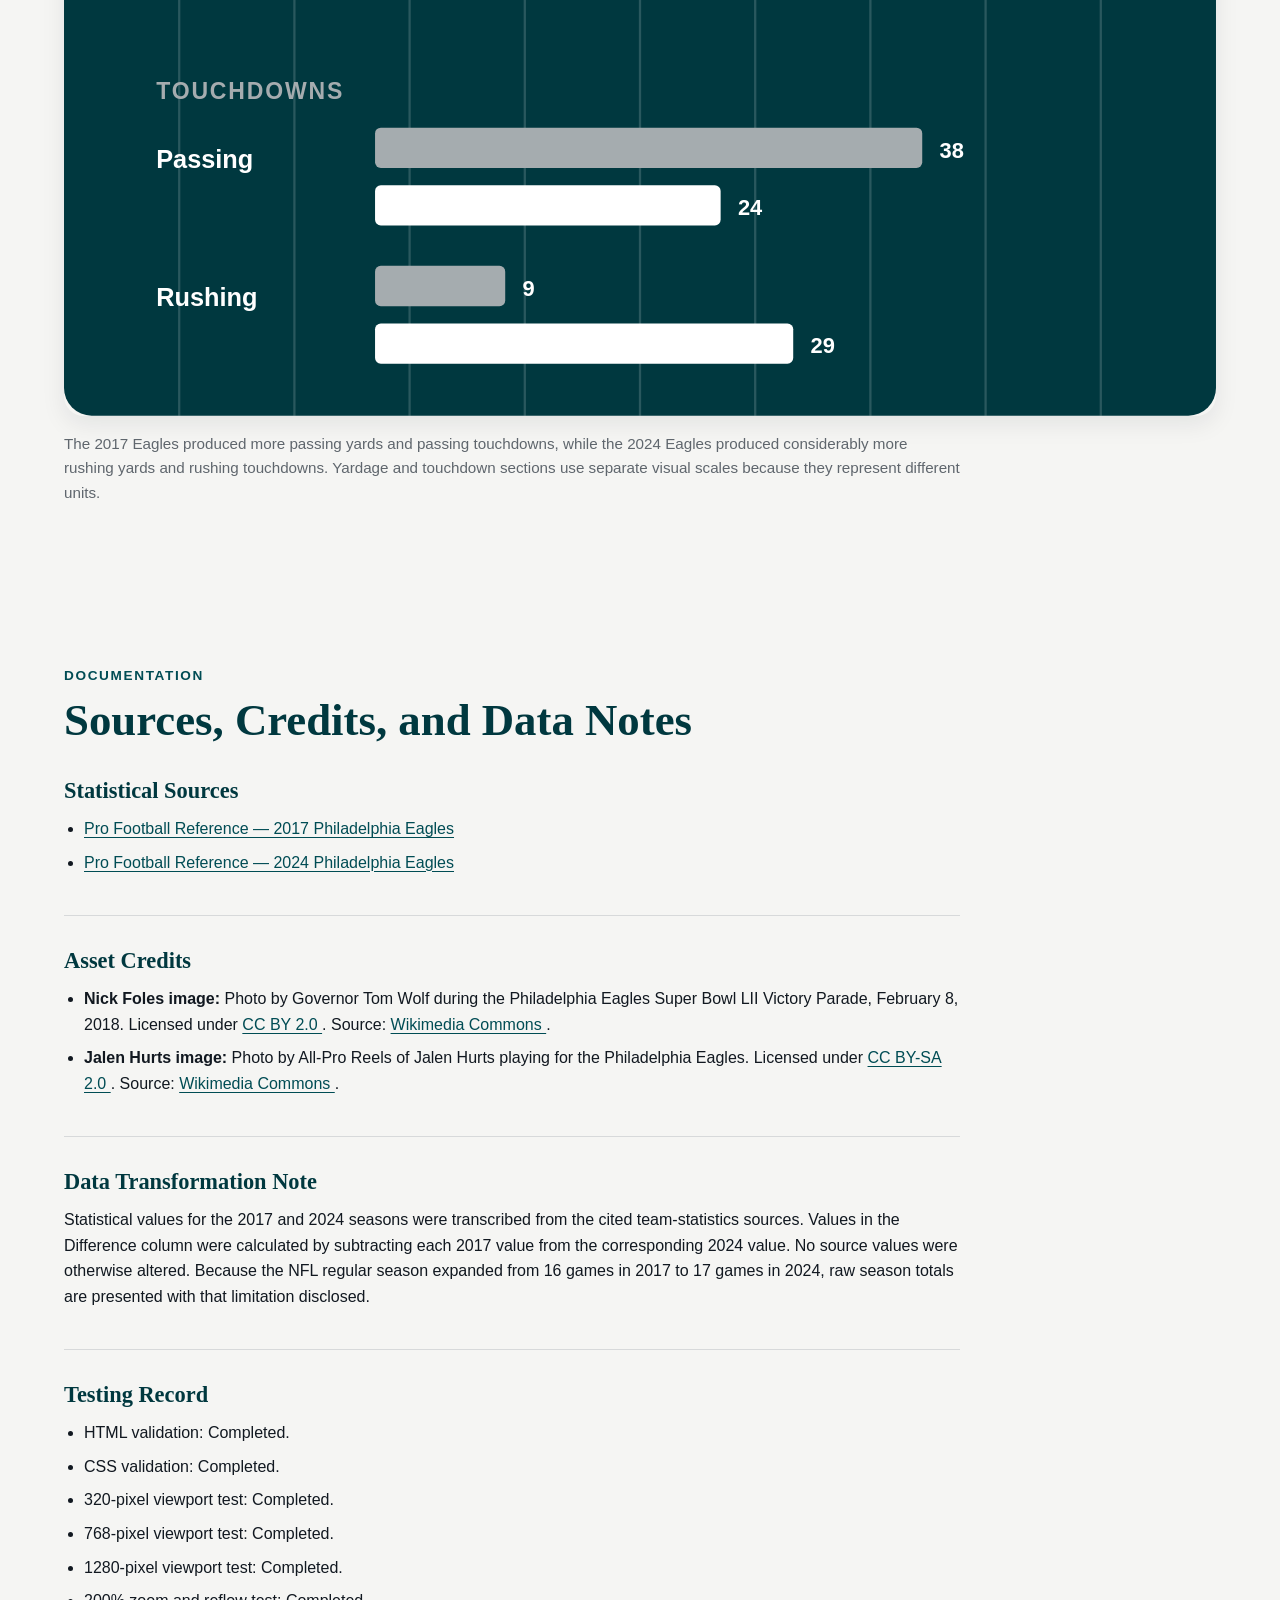
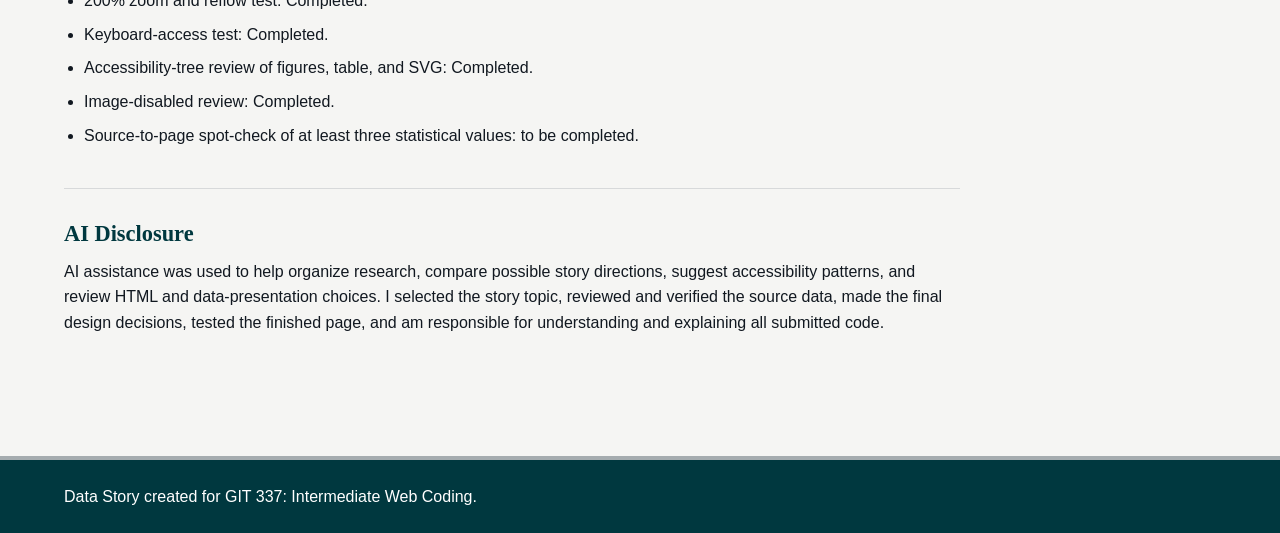
==== commit f654b91e: "Test Updates Completed tests update to HTML." ====
--- a/index.html
+++ b/index.html
@@ -729,40 +729,39 @@
 
             <ul>
               <li>
-                HTML validation: to be completed.
-              </li>
-
-              <li>
-                CSS validation: to be completed.
-              </li>
-
-              <li>
-                320-pixel viewport test: to be completed.
-              </li>
-
-              <li>
-                768-pixel viewport test: to be completed.
-              </li>
-
-              <li>
-                1280-pixel viewport test: to be completed.
-              </li>
-
-              <li>
-                200% zoom and reflow test: to be completed.
-              </li>
-
-              <li>
-                Keyboard-access test: to be completed.
-              </li>
-
-              <li>
-                Accessibility-tree review of figures, table, and SVG:
-                to be completed.
-              </li>
-
-              <li>
-                Image-disabled review: to be completed.
+                HTML validation: Completed.
+              </li>
+
+              <li>
+                CSS validation: Completed.
+              </li>
+
+              <li>
+                320-pixel viewport test: Completed.
+              </li>
+
+              <li>
+                768-pixel viewport test: Completed.
+              </li>
+
+              <li>
+                1280-pixel viewport test: Completed.
+              </li>
+
+              <li>
+                200% zoom and reflow test: Completed.
+              </li>
+
+              <li>
+                Keyboard-access test: Completed.
+              </li>
+
+              <li>
+                Accessibility-tree review of figures, table, and SVG: Completed.
+              </li>
+
+              <li>
+                Image-disabled review: Completed.
               </li>
 
               <li>
@@ -796,4 +795,4 @@
       </div>
     </footer>
   </body>
-</html>+</html>
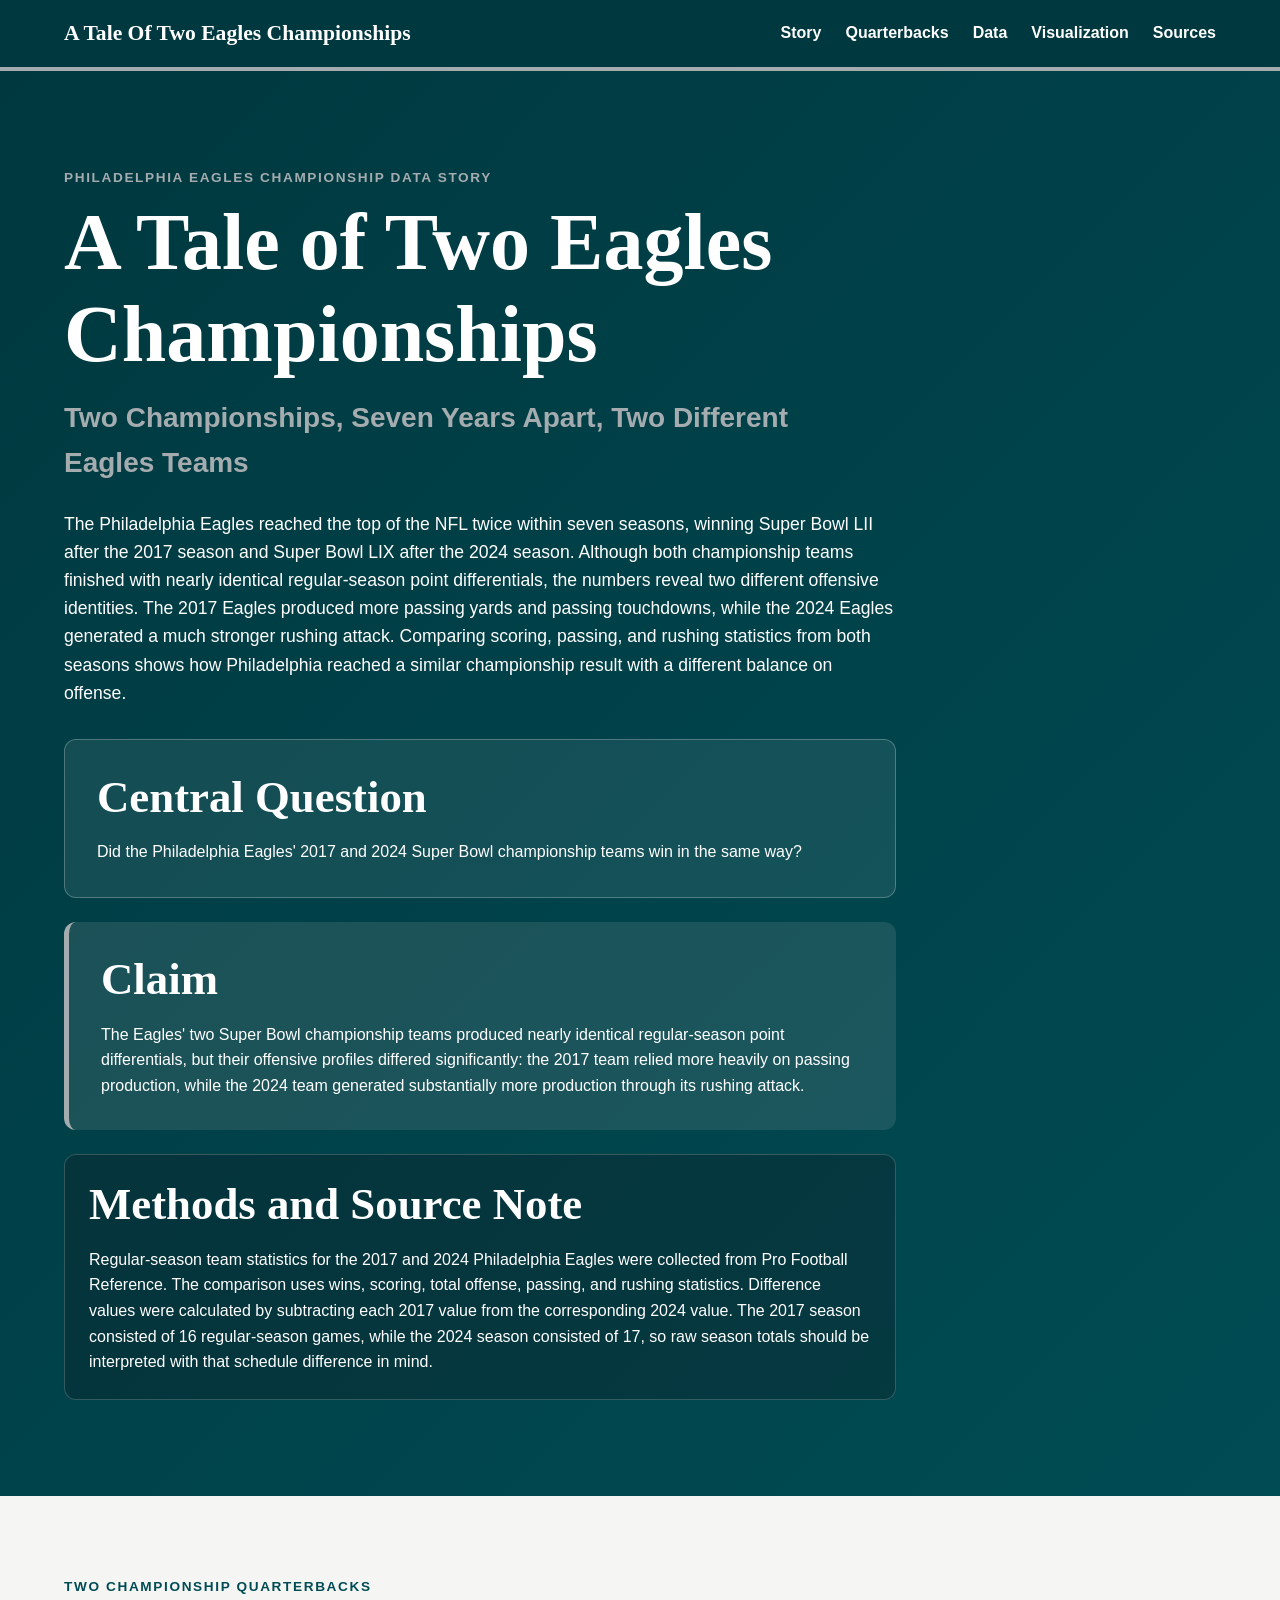
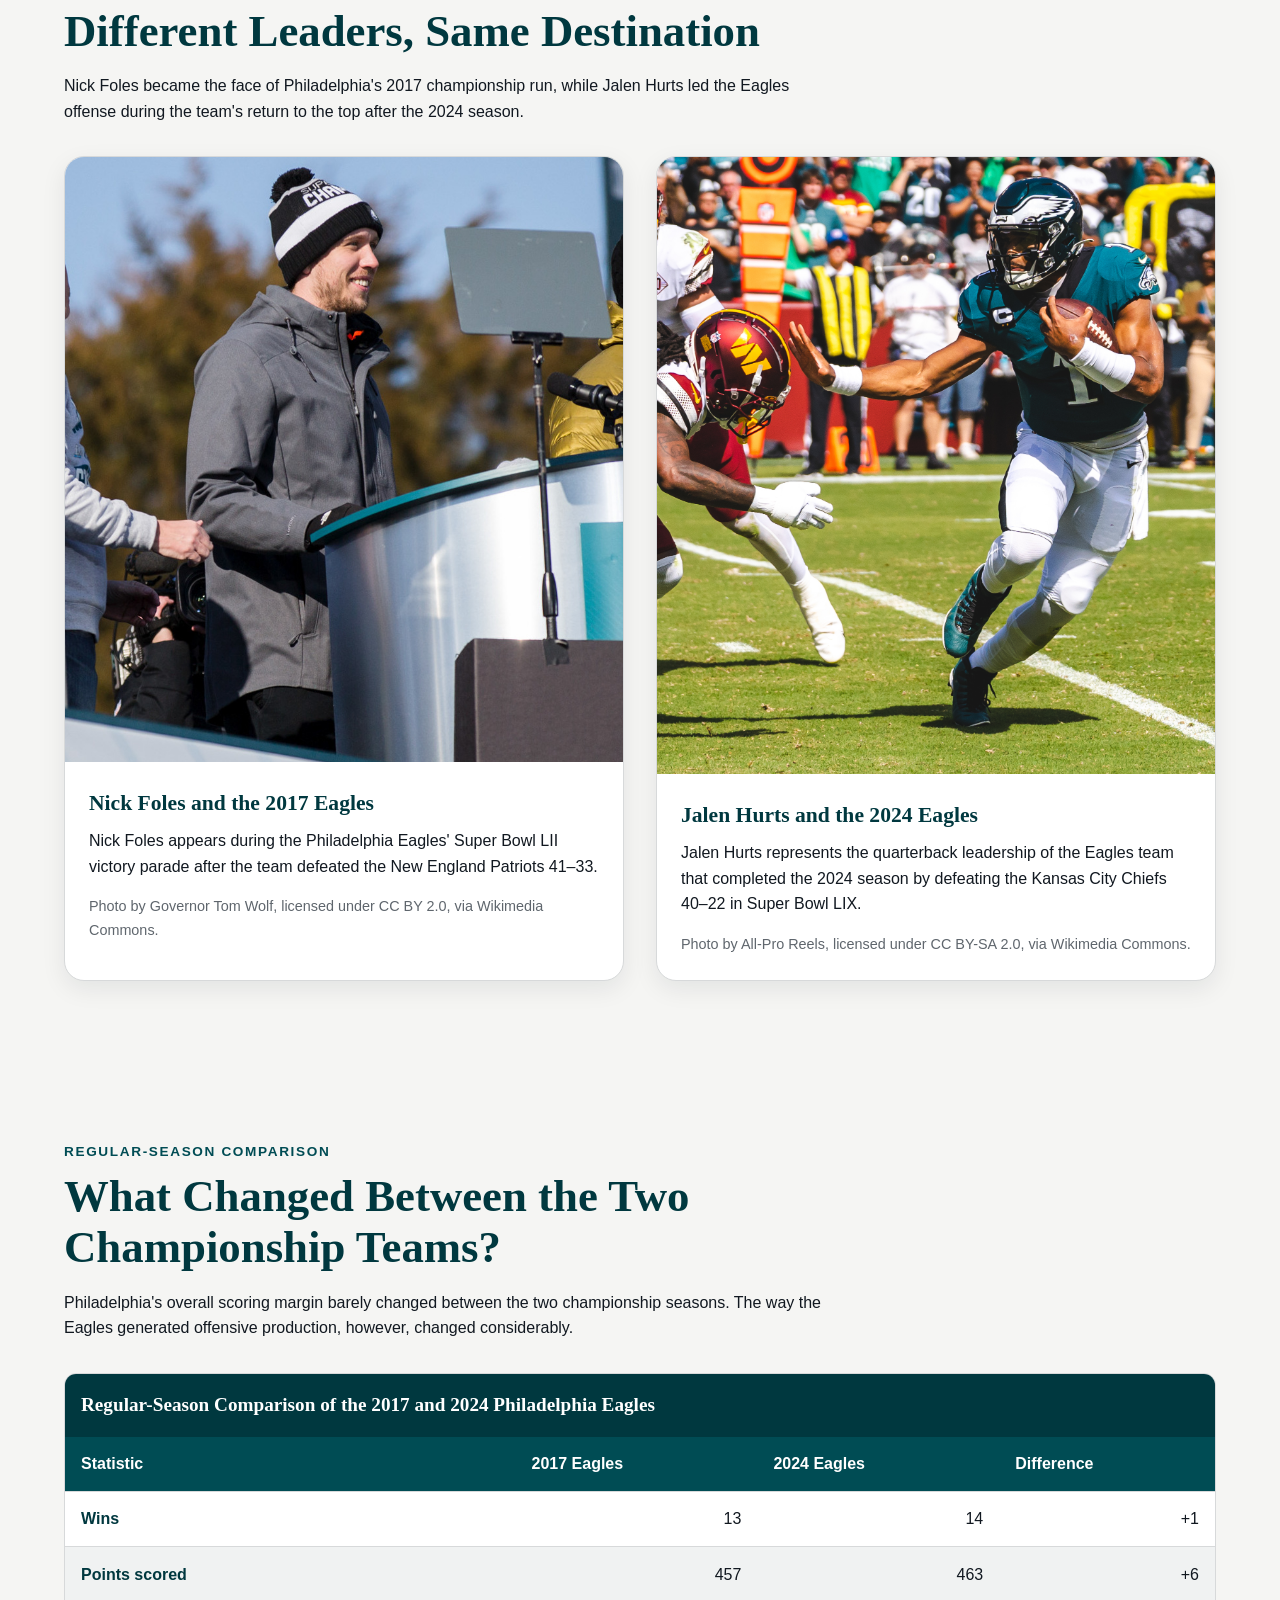
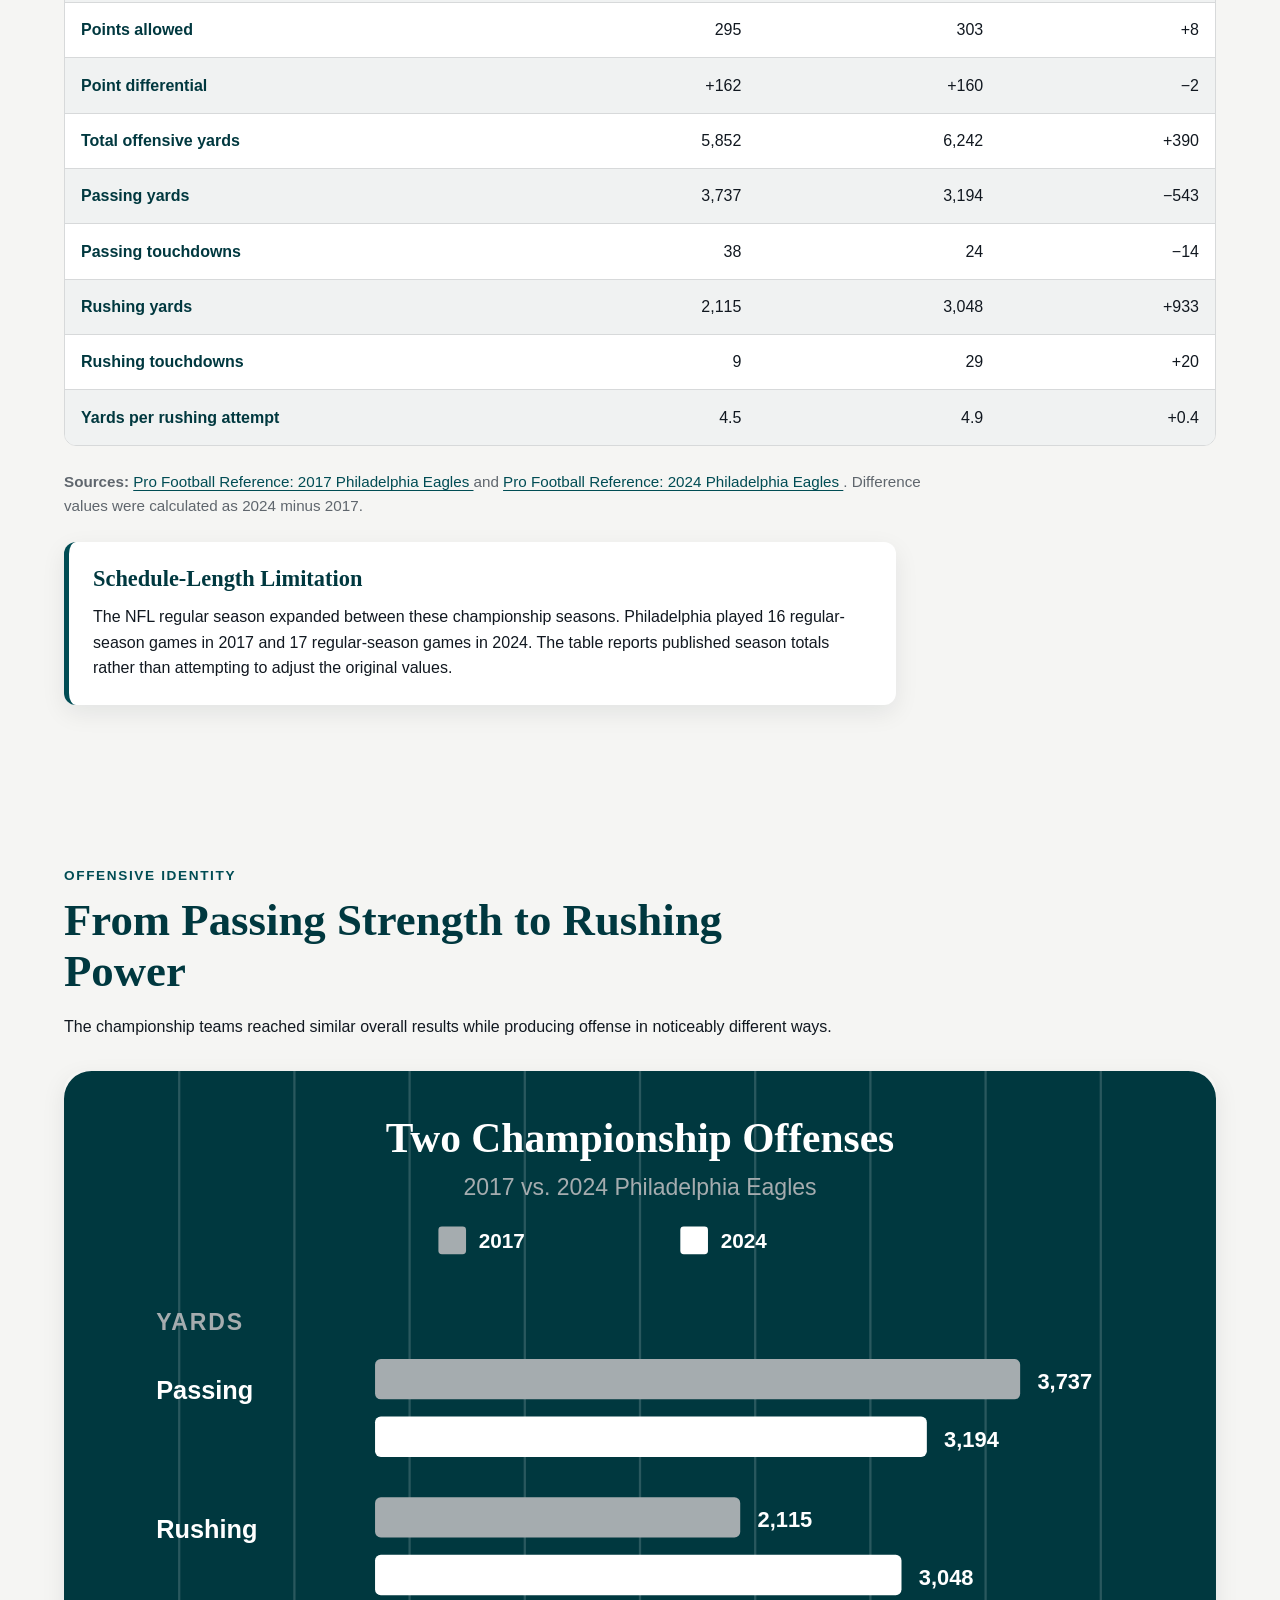
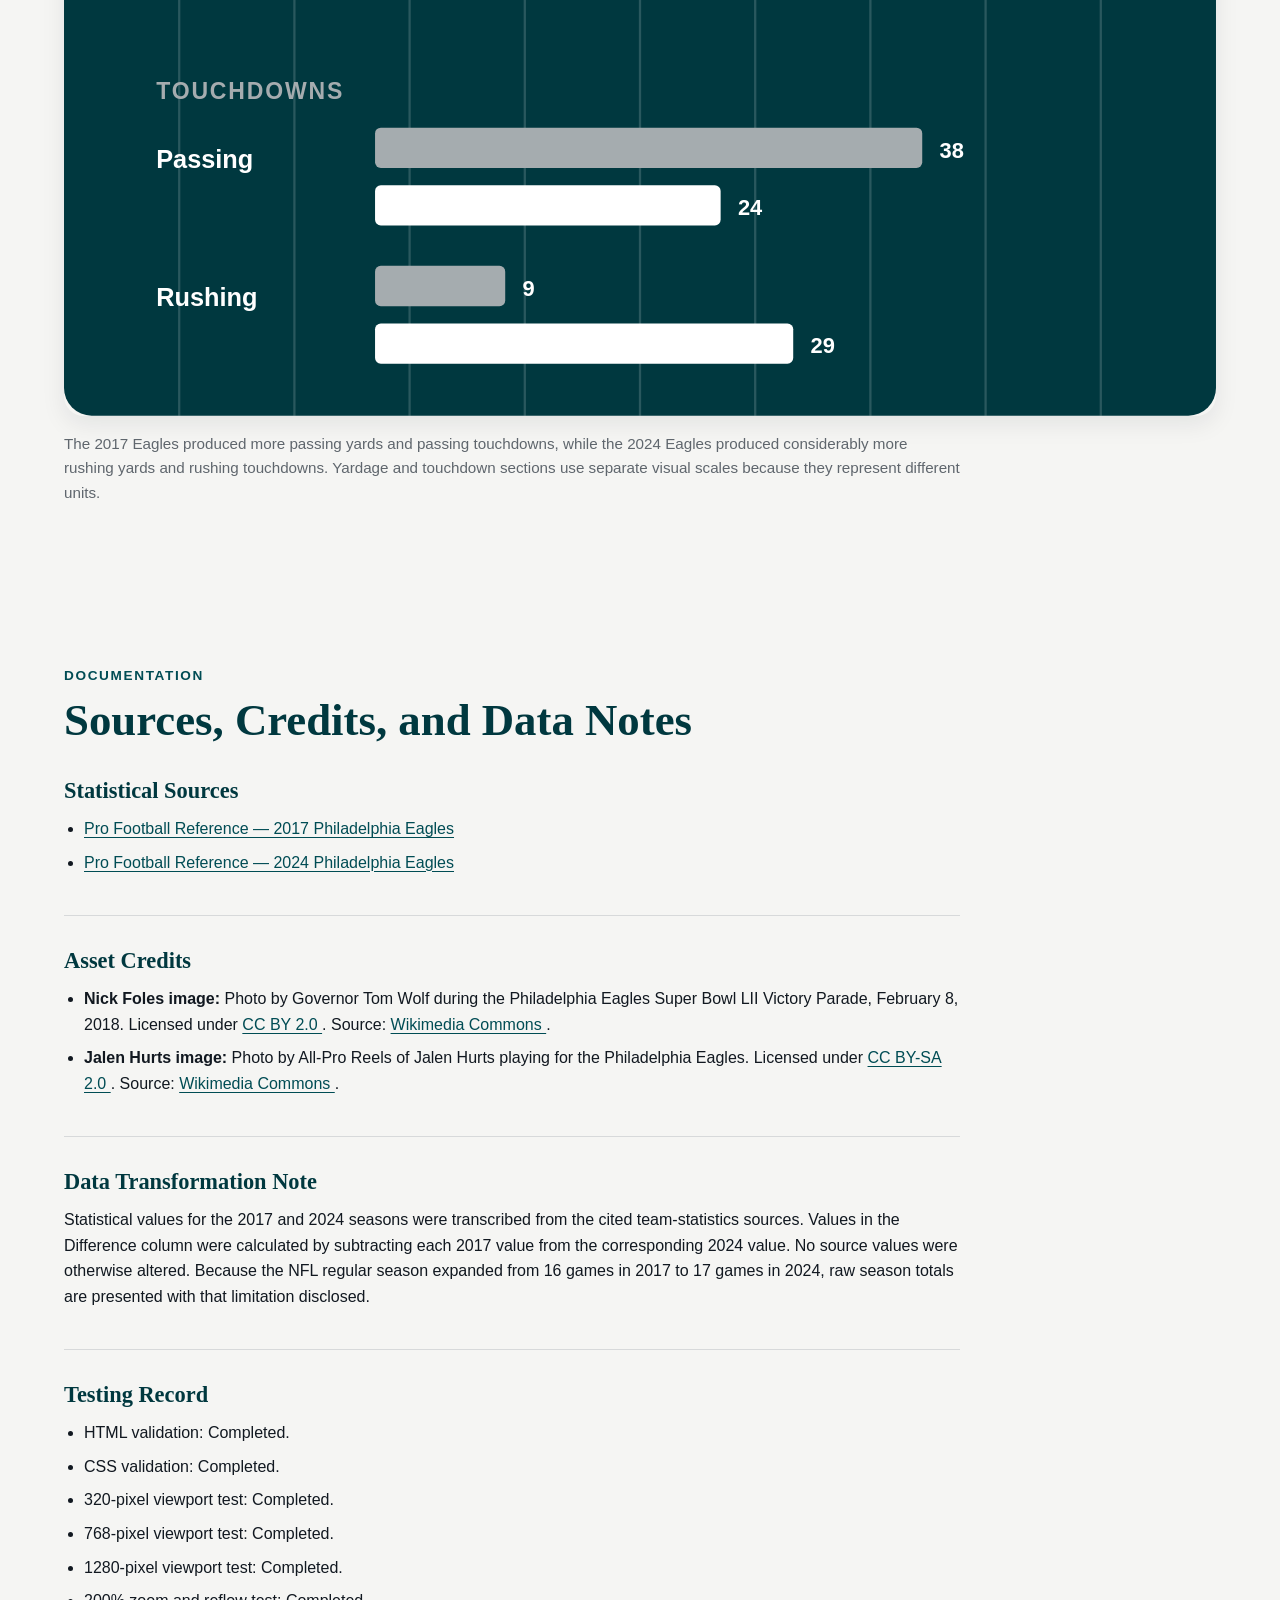
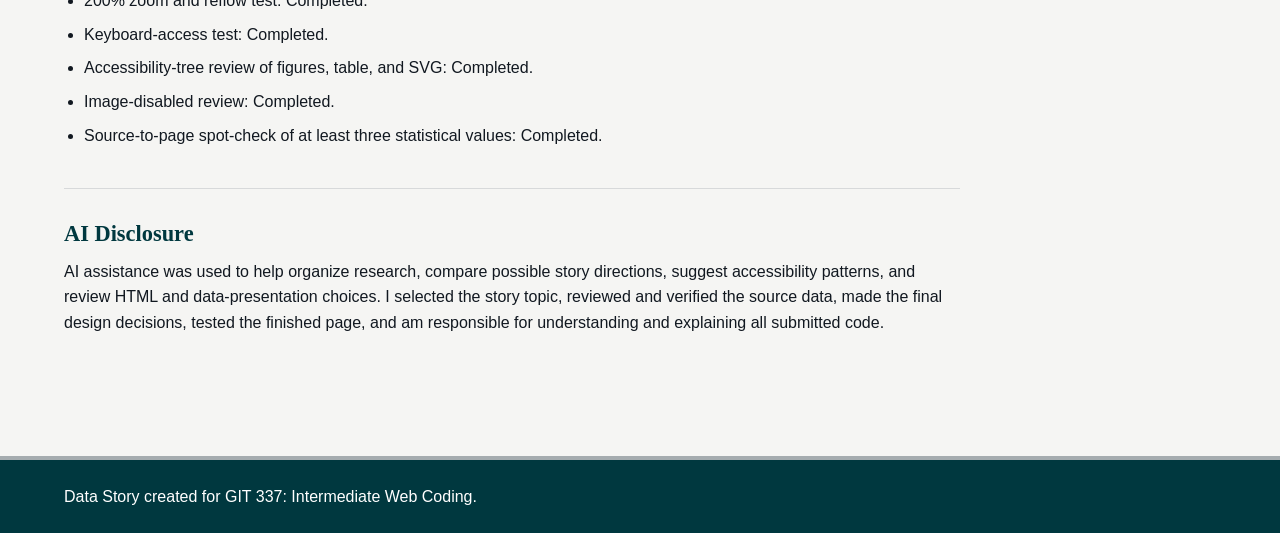
==== commit 54aa024b: "Update to HTML Source to page spot check." ====
--- a/index.html
+++ b/index.html
@@ -765,8 +765,7 @@
               </li>
 
               <li>
-                Source-to-page spot-check of at least three statistical values:
-                to be completed.
+                Source-to-page spot-check of at least three statistical values: Completed.
               </li>
             </ul>
           </section>
